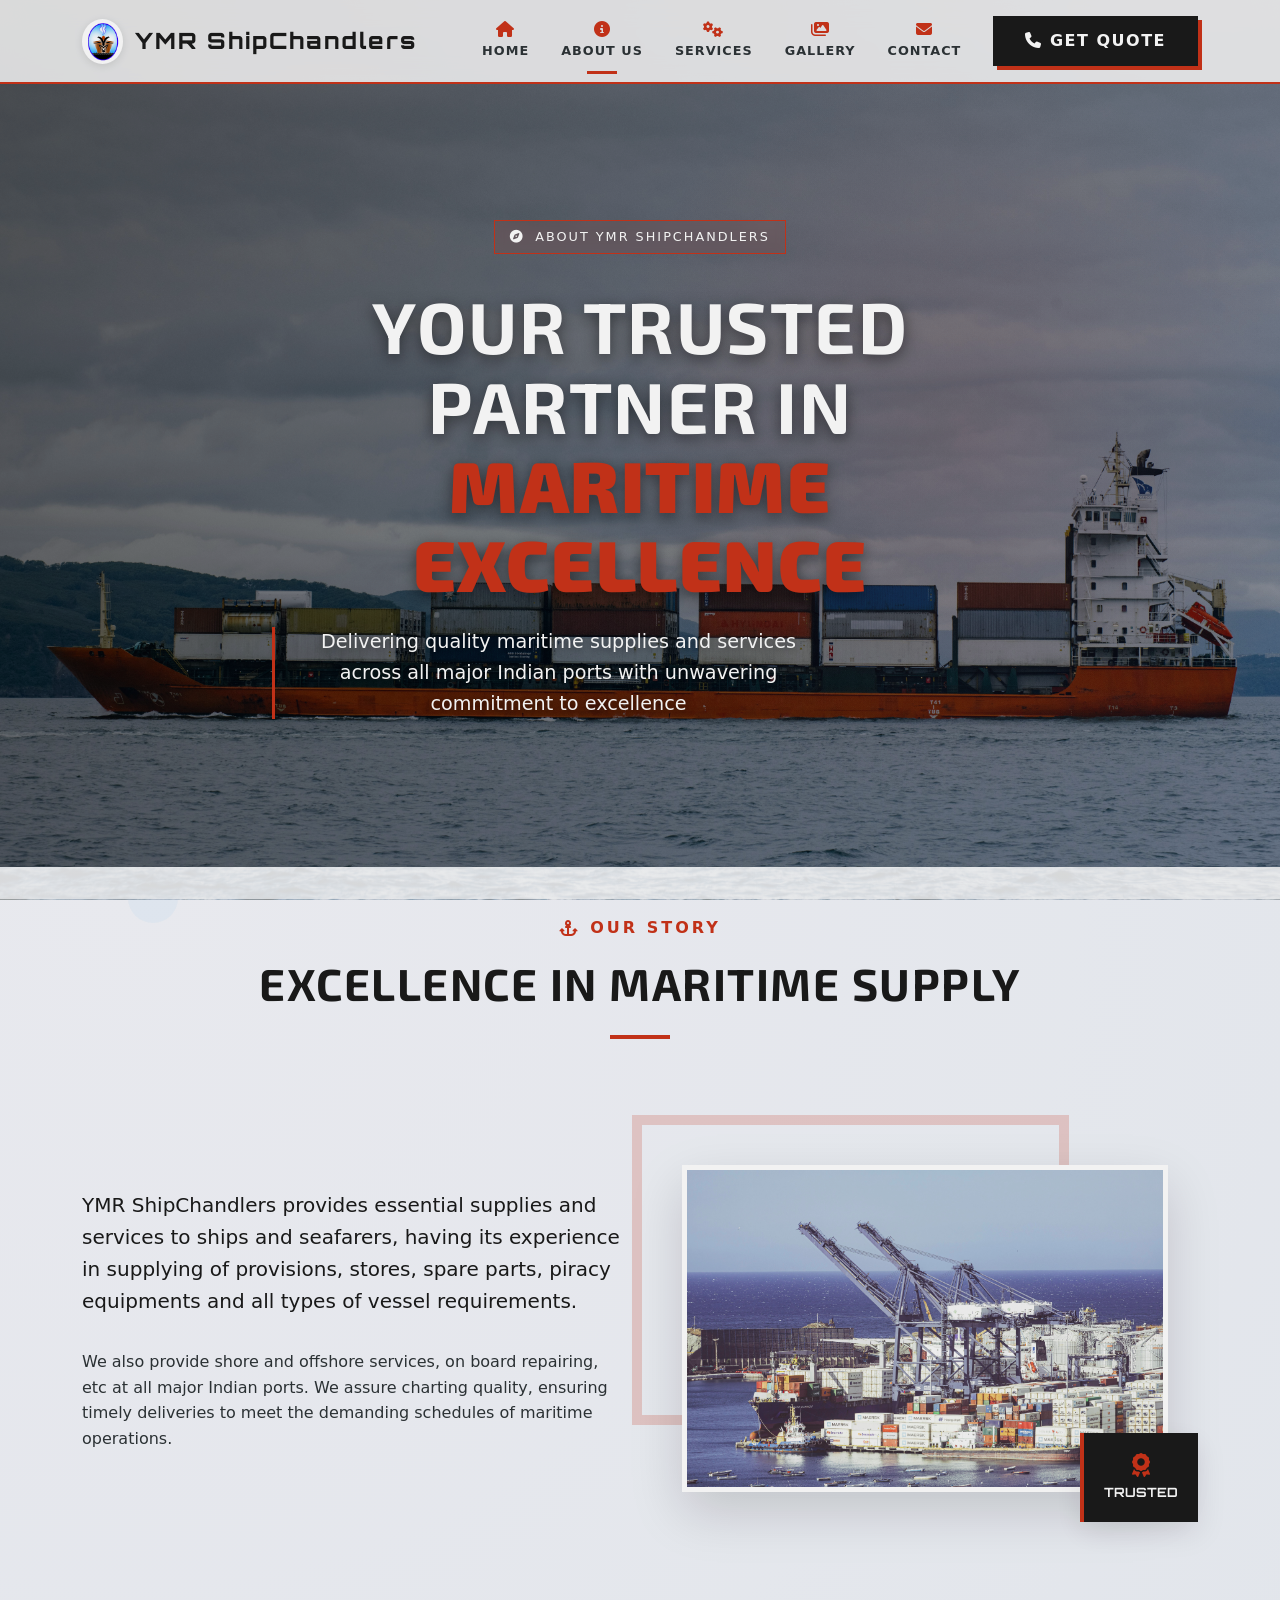
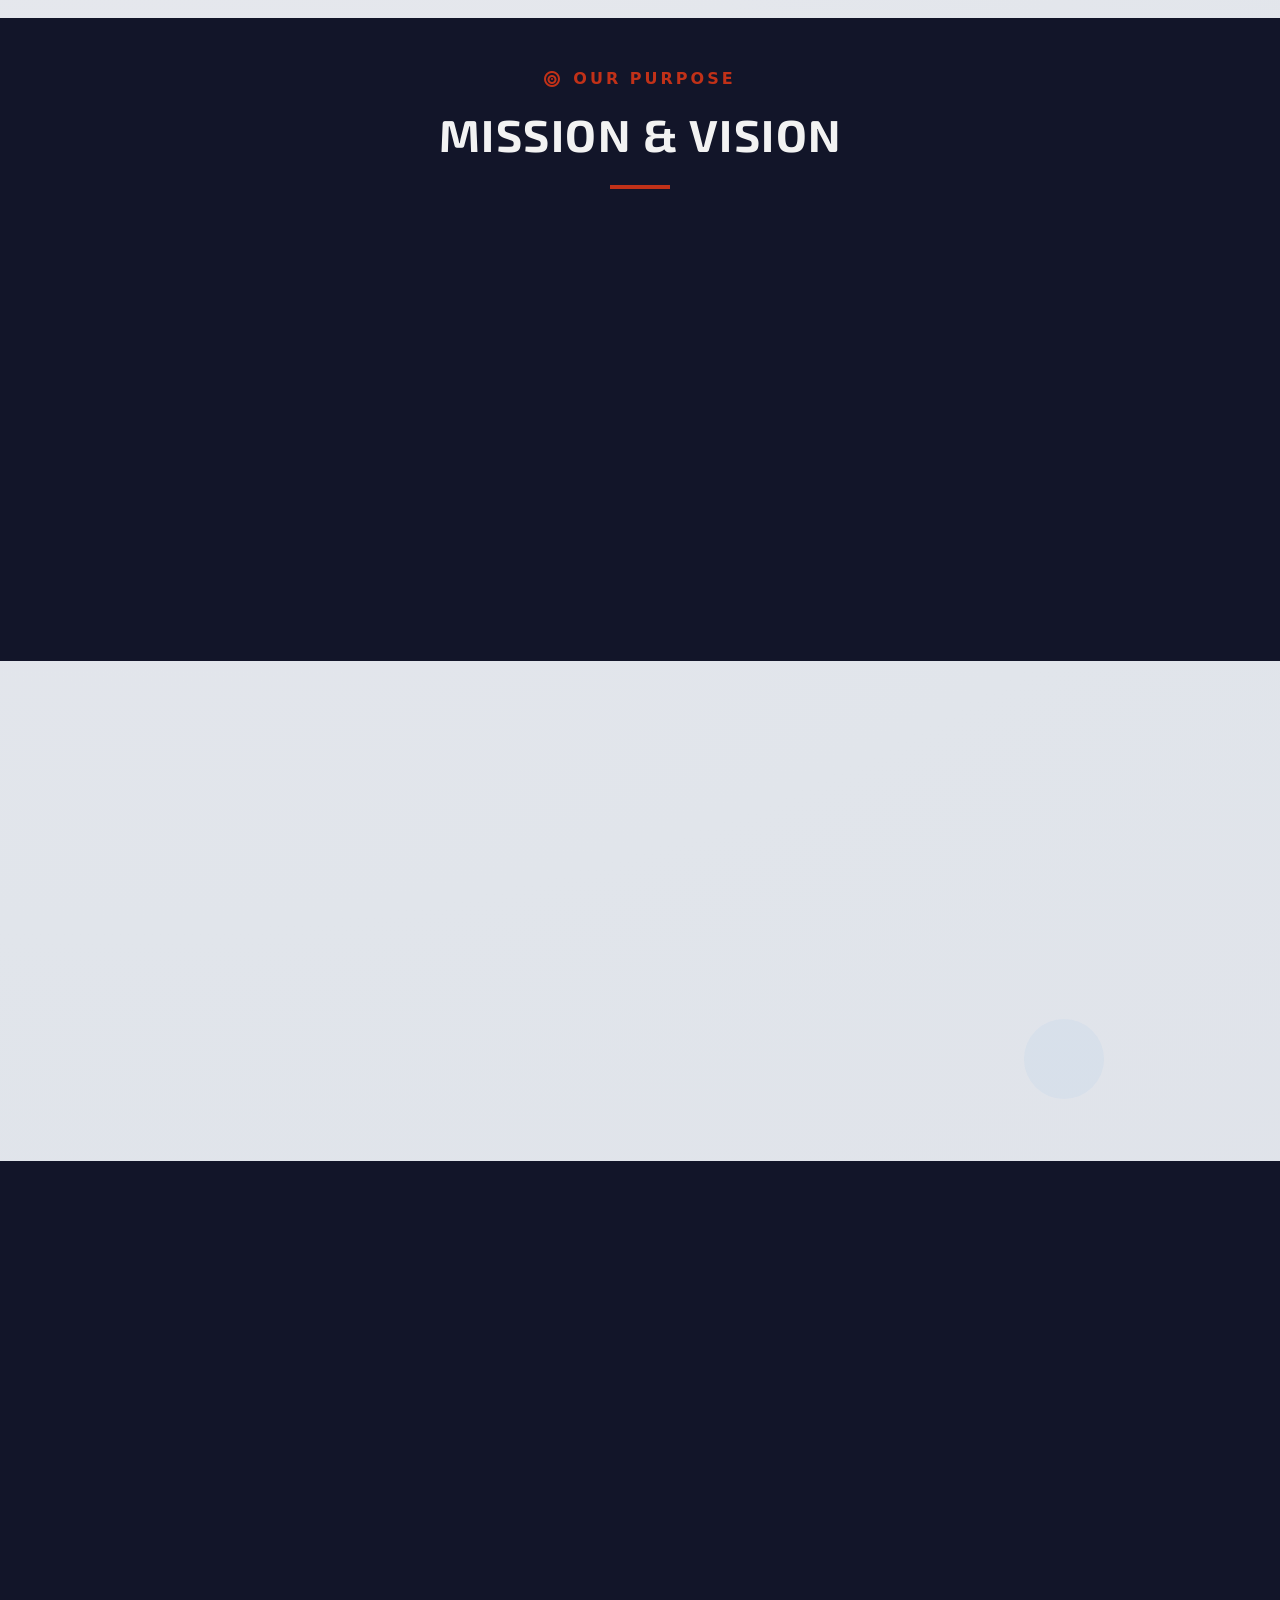
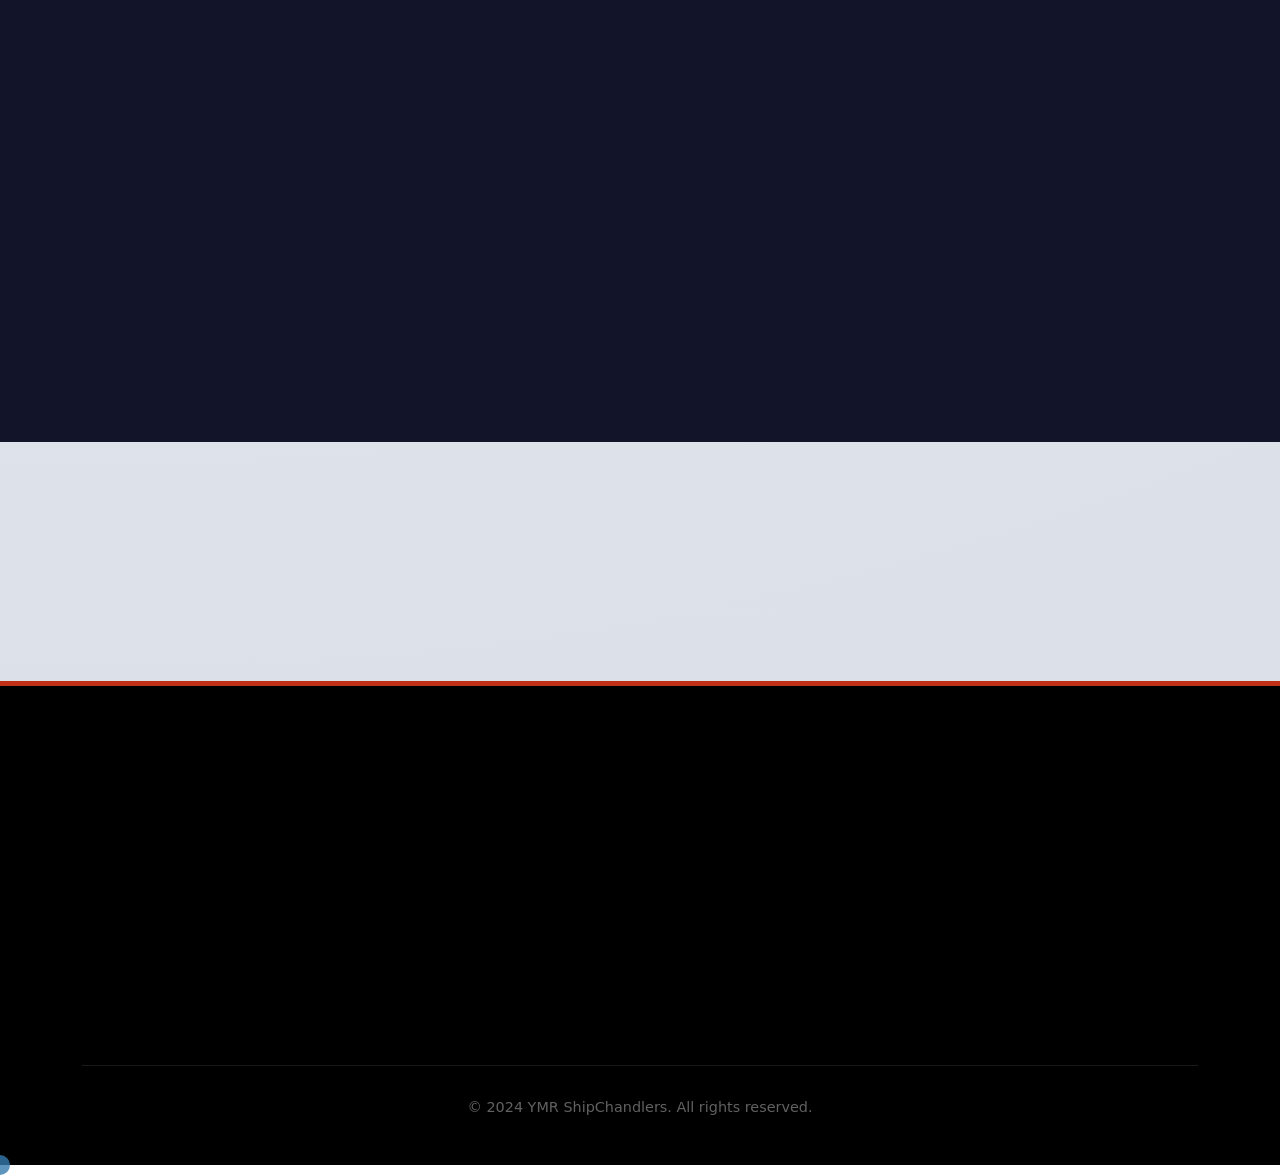
==== about.html @ 7cd53f99 "YMR YMR" ====
<!DOCTYPE html>
<html lang="en">

<head>
    <meta charset="UTF-8">
    <meta name="viewport" content="width=device-width, initial-scale=1.0">
    <title>About Us - YMR ShipChandlers</title>

    <!-- Bootstrap CSS -->
    <link href="https://cdn.jsdelivr.net/npm/bootstrap@5.3.2/dist/css/bootstrap.min.css" rel="stylesheet">
    <!-- Font Awesome -->
    <link rel="stylesheet" href="https://cdnjs.cloudflare.com/ajax/libs/font-awesome/6.4.0/css/all.min.css">
    <!-- AOS Animation Library -->
    <link href="https://unpkg.com/aos@2.3.1/dist/aos.css" rel="stylesheet">
    <!-- Custom Fonts -->
    <link rel="preconnect" href="https://fonts.googleapis.com">
    <link rel="preconnect" href="https://fonts.gstatic.com" crossorigin>
    <link
        href="https://fonts.googleapis.com/css2?family=Orbitron:wght@400;500;600;700;800;900&family=Rajdhani:wght@300;400;500;600;700&family=Exo+2:wght@300;400;500;600;700;800&display=swap"
        rel="stylesheet">

    <!-- Custom CSS -->
    <link rel="stylesheet" href="styles.css">
</head>

<body>
    <!-- Animated Background -->
    <div class="maritime-bg">
        <div class="waves-container">
            <div class="wave wave1"></div>
            <div class="wave wave2"></div>
            <div class="wave wave3"></div>
        </div>
        <div class="floating-particles">
            <div class="particle"></div>
            <div class="particle"></div>
            <div class="particle"></div>
            <div class="particle"></div>
            <div class="particle"></div>
        </div>
    </div>

    <!-- Navigation -->
    <nav class="navbar navbar-expand-lg fixed-top maritime-nav" data-aos="fade-down">
        <div class="container">
            <a href="index.html" class="navbar-brand maritime-logo">
                <img src="image/ymr-logo.png" alt="YMR ShipChandlers Logo" class="logo-image">
                <span class="logo-text">YMR ShipChandlers</span>
                <div class="logo-waves"></div>
            </a>

            <button class="navbar-toggler maritime-toggler" type="button" data-bs-toggle="collapse"
                data-bs-target="#navbarNav">
                <span class="toggler-line"></span>
                <span class="toggler-line"></span>
                <span class="toggler-line"></span>
            </button>

            <div class="collapse navbar-collapse" id="navbarNav">
                <ul class="navbar-nav ms-auto">
                    <li class="nav-item">
                        <a class="nav-link" href="index.html">
                            <i class="fas fa-home"></i>
                            <span>Home</span>
                        </a>
                    </li>
                    <li class="nav-item">
                        <a class="nav-link active" href="about.html">
                            <i class="fas fa-info-circle"></i>
                            <span>About Us</span>
                        </a>
                    </li>
                    <li class="nav-item">
                        <a class="nav-link" href="services.html">
                            <i class="fas fa-cogs"></i>
                            <span>Services</span>
                        </a>
                    </li>
                    <li class="nav-item">
                        <a class="nav-link" href="gallery.html">
                            <i class="fas fa-images"></i>
                            <span>Gallery</span>
                        </a>
                    </li>
                    <li class="nav-item">
                        <a class="nav-link" href="contact.html">
                            <i class="fas fa-envelope"></i>
                            <span>Contact</span>
                        </a>
                    </li>
                </ul>
                <a href="get-quote.html" class="btn btn-maritime ms-3">
                    <i class="fas fa-phone"></i>
                    Get Quote
                </a>
            </div>
        </div>
    </nav>

    <!-- Page Header -->
    <section class="hero-maritime" style="min-height: 60vh;">
        <div class="hero-overlay"></div>
        <div class="container">
            <div class="row align-items-center justify-content-center text-center">
                <div class="col-lg-8" data-aos="fade-up">
                    <div class="hero-badge" data-aos="zoom-in" data-aos-delay="200">
                        <i class="fas fa-compass"></i>
                        <span>About YMR ShipChandlers</span>
                    </div>
                    <h1 class="hero-title" data-aos="fade-up" data-aos-delay="400">
                        Your Trusted Partner in
                        <span class="text-gradient">Maritime Excellence</span>
                    </h1>
                    <p class="hero-subtitle" data-aos="fade-up" data-aos-delay="600">
                        Delivering quality maritime supplies and services across all major Indian ports with unwavering
                        commitment to excellence
                    </p>
                </div>
            </div>
        </div>
    </section>

    <!-- About Content -->
    <section class="about-preview-maritime py-5">
        <div class="container">
            <div class="row">
                <div class="col-12 text-center mb-5" data-aos="fade-up">
                    <div class="section-badge">
                        <i class="fas fa-anchor"></i>
                        <span>Our Story</span>
                    </div>
                    <h2 class="section-title">Excellence in Maritime Supply</h2>
                    <div class="section-divider"></div>
                </div>
            </div>
            <div class="row align-items-center mb-5">
                <div class="col-lg-6" data-aos="fade-right">
                    <div class="about-content">
                        <p class="lead">YMR ShipChandlers provides essential supplies and services to ships and
                            seafarers, having its experience in supplying of provisions, stores, spare parts, piracy
                            equipments and all types of vessel requirements.</p>
                        <p>We also provide shore and offshore services, on board repairing, etc at all major Indian
                            ports. We assure charting quality, ensuring timely deliveries to meet the demanding
                            schedules of maritime operations.</p>
                    </div>
                </div>
                <div class="col-lg-6" data-aos="fade-left">
                    <div class="about-image-container">
                        <img src="image/aboyt.jpg" alt="YMR ShipChandlers Operations" class="about-image"
                            loading="lazy">
                        <div class="image-frame"></div>
                        <div class="floating-badge">
                            <i class="fas fa-award"></i>
                            <span>Trusted</span>
                        </div>
                    </div>
                </div>
            </div>
        </div>
    </section>

    <!-- Mission & Vision -->
    <section class="services-preview-maritime py-5">
        <div class="container">
            <div class="row">
                <div class="col-12 text-center mb-5" data-aos="fade-up">
                    <div class="section-badge">
                        <i class="fas fa-bullseye"></i>
                        <span>Our Purpose</span>
                    </div>
                    <h2 class="section-title text-white">Mission & Vision</h2>
                    <div class="section-divider"></div>
                </div>
            </div>
            <div class="row g-4">
                <div class="col-lg-6" data-aos="fade-up" data-aos-delay="100">
                    <div class="service-card-maritime h-100">
                        <div class="service-icon">
                            <i class="fas fa-bullseye"></i>
                        </div>
                        <h4>Our Mission</h4>
                        <p>To deliver excellence in shipping services, providing comprehensive maritime solutions that
                            ensure vessel operations run smoothly and efficiently across all major Indian ports.</p>
                    </div>
                </div>
                <div class="col-lg-6" data-aos="fade-up" data-aos-delay="200">
                    <div class="service-card-maritime h-100">
                        <div class="service-icon">
                            <i class="fas fa-eye"></i>
                        </div>
                        <h4>Our Vision</h4>
                        <p>To be the most trusted and reliable ship chandler in India, known for quality products,
                            timely delivery, and exceptional customer service in the maritime industry.</p>
                    </div>
                </div>
            </div>
        </div>
    </section>

    <!-- Values Section -->
    <section class="about-preview-maritime py-5">
        <div class="container">
            <div class="row">
                <div class="col-12 text-center mb-5" data-aos="fade-up">
                    <div class="section-badge">
                        <i class="fas fa-heart"></i>
                        <span>Our Values</span>
                    </div>
                    <h2 class="section-title">What Drives Us</h2>
                    <div class="section-divider"></div>
                </div>
            </div>
            <div class="row g-4">
                <div class="col-lg-3 col-md-6" data-aos="zoom-in" data-aos-delay="100">
                    <div class="stat-card-maritime h-100">
                        <div class="stat-icon">
                            <i class="fas fa-check-circle"></i>
                        </div>
                        <h4>Quality Assurance</h4>
                        <p>We ensure all supplies meet the highest industry standards</p>
                    </div>
                </div>
                <div class="col-lg-3 col-md-6" data-aos="zoom-in" data-aos-delay="200">
                    <div class="stat-card-maritime h-100">
                        <div class="stat-icon">
                            <i class="fas fa-clock"></i>
                        </div>
                        <h4>Timely Delivery</h4>
                        <p>Fast and reliable service to keep your operations on schedule</p>
                    </div>
                </div>
                <div class="col-lg-3 col-md-6" data-aos="zoom-in" data-aos-delay="300">
                    <div class="stat-card-maritime h-100">
                        <div class="stat-icon">
                            <i class="fas fa-handshake"></i>
                        </div>
                        <h4>Trust & Reliability</h4>
                        <p>Building long-term partnerships based on trust and excellence</p>
                    </div>
                </div>
                <div class="col-lg-3 col-md-6" data-aos="zoom-in" data-aos-delay="400">
                    <div class="stat-card-maritime h-100">
                        <div class="stat-icon">
                            <i class="fas fa-star"></i>
                        </div>
                        <h4>Customer Focus</h4>
                        <p>Your satisfaction is our top priority in every interaction</p>
                    </div>
                </div>
            </div>
        </div>
    </section>

    <!-- Why Choose Us -->
    <section class="services-preview-maritime py-5">
        <div class="container">
            <div class="row">
                <div class="col-12 text-center mb-5" data-aos="fade-up">
                    <div class="section-badge">
                        <i class="fas fa-trophy"></i>
                        <span>Why Choose Us</span>
                    </div>
                    <h2 class="section-title text-white">Your Reliable Maritime Partner</h2>
                    <div class="section-divider"></div>
                </div>
            </div>
            <div class="row g-4">
                <div class="col-lg-6" data-aos="fade-up" data-aos-delay="100">
                    <div class="feature-item">
                        <div class="feature-number">01</div>
                        <div class="feature-content">
                            <h4>Comprehensive Coverage</h4>
                            <p>We serve all major Indian ports including Paradip, ensuring you have access to our
                                services wherever you dock.</p>
                        </div>
                    </div>
                </div>
                <div class="col-lg-6" data-aos="fade-up" data-aos-delay="200">
                    <div class="feature-item">
                        <div class="feature-number">02</div>
                        <div class="feature-content">
                            <h4>Wide Product Range</h4>
                            <p>From provisions to technical spares, we supply everything your vessel needs in one place.
                            </p>
                        </div>
                    </div>
                </div>
                <div class="col-lg-6" data-aos="fade-up" data-aos-delay="300">
                    <div class="feature-item">
                        <div class="feature-number">03</div>
                        <div class="feature-content">
                            <h4>24/7 Availability</h4>
                            <p>Round-the-clock service to meet your urgent requirements at any time.</p>
                        </div>
                    </div>
                </div>
                <div class="col-lg-6" data-aos="fade-up" data-aos-delay="400">
                    <div class="feature-item">
                        <div class="feature-number">04</div>
                        <div class="feature-content">
                            <h4>Security Solutions</h4>
                            <p>Advanced piracy protection equipment and maritime security systems for safe operations in
                                high-risk waters.</p>
                        </div>
                    </div>
                </div>
                <div class="col-lg-6" data-aos="fade-up" data-aos-delay="500">
                    <div class="feature-item">
                        <div class="feature-number">05</div>
                        <div class="feature-content">
                            <h4>Expert Team</h4>
                            <p>Experienced professionals who understand the maritime industry's unique demands and
                                security requirements.</p>
                        </div>
                    </div>
                </div>
            </div>
        </div>
    </section>

    <!-- CTA Section -->
    <section class="cta-maritime py-5">
        <div class="container">
            <div class="row">
                <div class="col-12 text-center" data-aos="fade-up">
                    <div class="cta-content">
                        <h2>Partner With YMR ShipChandlers</h2>
                        <p>Experience reliable maritime supply services</p>
                        <a href="contact.html" class="btn btn-maritime btn-lg">
                            <i class="fas fa-handshake"></i>
                            Contact Us Today
                        </a>
                    </div>
                </div>
            </div>
        </div>
    </section>

    <!-- Footer -->
    <footer class="footer-maritime">
        <div class="container">
            <div class="row g-4">
                <div class="col-lg-4" data-aos="fade-up" data-aos-delay="100">
                    <div class="footer-brand">
                        <h3>YMR ShipChandlers</h3>
                        <p>Your trusted partner in maritime supplies, delivering excellence across all major Indian
                            ports.</p>
                        <div class="social-links">
                            <a href="#"><i class="fab fa-facebook-f"></i></a>
                            <a href="#"><i class="fab fa-twitter"></i></a>
                            <a href="#"><i class="fab fa-linkedin-in"></i></a>
                            <a href="#"><i class="fab fa-instagram"></i></a>
                        </div>
                    </div>
                </div>
                <div class="col-lg-2 col-md-6" data-aos="fade-up" data-aos-delay="200">
                    <div class="footer-links">
                        <h5>Quick Links</h5>
                        <ul>
                            <li><a href="index.html">Home</a></li>
                            <li><a href="about.html">About Us</a></li>
                            <li><a href="services.html">Services</a></li>
                            <li><a href="gallery.html">Gallery</a></li>
                            <li><a href="contact.html">Contact</a></li>
                        </ul>
                    </div>
                </div>
                <div class="col-lg-3 col-md-6" data-aos="fade-up" data-aos-delay="300">
                    <div class="footer-links">
                        <h5>Services</h5>
                        <ul>
                            <li><a href="services.html">Provision Stores</a></li>
                            <li><a href="services.html">Safety Equipment</a></li>
                            <li><a href="services.html">Ship Spares</a></li>
                            <li><a href="services.html">Onboard Repairs</a></li>
                        </ul>
                    </div>
                </div>
                <div class="col-lg-3" data-aos="fade-up" data-aos-delay="400">
                    <div class="footer-contact">
                        <h5>Contact Info</h5>
                        <div class="contact-item">
                            <i class="fas fa-map-marker-alt"></i>
                            <span>Gautam Nagar 5th Lane,<br>Brahmapur, Odisha 761001</span>
                        </div>
                        <div class="contact-item">
                            <i class="fas fa-envelope"></i>
                            <span>ymrshipchandlers@gmail.com</span>
                        </div>
                        <div class="contact-item">
                            <i class="fas fa-phone"></i>
                            <span>7788956692 / 8338850999</span>
                        </div>
                    </div>
                </div>
            </div>
            <div class="footer-bottom">
                <div class="row">
                    <div class="col-12 text-center">
                        <p>&copy; 2024 YMR ShipChandlers. All rights reserved.</p>
                    </div>
                </div>
            </div>
        </div>
    </footer>

    <!-- Bootstrap JS -->
    <script src="https://cdn.jsdelivr.net/npm/bootstrap@5.3.2/dist/js/bootstrap.bundle.min.js"></script>
    <!-- AOS Animation JS -->
    <script src="https://unpkg.com/aos@2.3.1/dist/aos.js"></script>
    <!-- Custom JS -->
    <script src="script.js"></script>
</body>

</html>
---- styles.css ----
/* 
    YMR ShipChandlers - Advanced Maritime Design
    Theme: Modern East Asian Industrial (Zen-Industrial Maritime)
    Aesthetic: Premium, Minimalist, Dockyard-Focused
*/

/* --- Design Tokens & Variables --- */
:root {
    /* Colors - Inspired by Japanese Ink, Imperial Red, and Deep Ocean */
    --primary-main: #1a1a1a;
    /* Sumi Ink Black */
    --primary-light: #2c2c2c;
    --accent-red: #d32f2f;
    /* Imperial Vermilion */
    --accent-red-hover: #b71c1c;
    --navy-base: #002347;
    /* Dep Sea Blue */
    --navy-light: #003a7a;
    --bg-surface: #ffffff;
    --bg-soft: #f8f9fa;
    /* Pearl White */
    --bg-dark: #0f172a;
    /* Midnight Maritime */
    --text-main: #2d3436;
    --text-muted: #636e72;
    --text-light: #f8f9fa;
    --border-color: rgba(0, 0, 0, 0.08);
    --glass-bg: rgba(255, 255, 255, 0.85);
    --glass-border: rgba(255, 255, 255, 0.2);

    /* Typography */
    --font-heading: 'Exo 2', 'Rajdhani', sans-serif;
    --font-body: 'Inter', system-ui, -apple-system, sans-serif;

    /* Effects */
    --shadow-sm: 0 4px 12px rgba(0, 0, 0, 0.05);
    --shadow-md: 0 10px 30px rgba(0, 0, 0, 0.1);
    --shadow-lg: 0 20px 50px rgba(0, 0, 0, 0.15);
    --transition-smooth: all 0.4s cubic-bezier(0.165, 0.84, 0.44, 1);
    --transition-fast: all 0.2s ease;
}

/* --- Base Styles --- */
* {
    margin: 0;
    padding: 0;
    box-sizing: border-box;
}

body {
    font-family: var(--font-body);
    color: var(--text-main);
    background-color: var(--bg-surface);
    line-height: 1.6;
    overflow-x: hidden;
}

h1,
h2,
h3,
h4,
h5,
h6 {
    font-family: var(--font-heading);
    font-weight: 700;
    text-transform: uppercase;
    letter-spacing: 1.5px;
    color: var(--primary-main);
}

a {
    text-decoration: none;
    transition: var(--transition-fast);
}

ul {
    list-style: none;
}

/* --- Background & Animations --- */
.maritime-bg {
    position: fixed;
    top: 0;
    left: 0;
    width: 100%;
    height: 100%;
    z-index: -1;
    background: radial-gradient(circle at 10% 20%, rgba(243, 246, 250, 1) 0%, rgba(229, 236, 244, 1) 90%);
    overflow: hidden;
}

.waves-container {
    position: absolute;
    bottom: 0;
    width: 100%;
    height: 15vh;
    opacity: 0.15;
}

.wave {
    position: absolute;
    bottom: 0;
    left: 0;
    width: 200%;
    height: 100%;
    background: url('data:image/svg+xml,<svg xmlns="http://www.w3.org/2000/svg" viewBox="0 0 1440 320"><path fill="%23002347" d="M0,192L48,197.3C96,203,192,213,288,192C384,171,480,117,576,112C672,107,768,149,864,181.3C960,213,1056,235,1152,213.3C1248,192,1344,128,1392,96L1440,64L1440,320L1392,320C1344,320,1248,320,1152,320C1056,320,960,320,864,320C768,320,672,320,576,320C480,320,384,320,288,320C192,320,96,320,48,320L0,320Z"></path></svg>');
    background-size: 50% 100%;
    animation: wave-flow 20s linear infinite;
}

.wave1 {
    opacity: 0.3;
    animation-duration: 15s;
    z-index: 1000;
    bottom: 0;
}

.wave2 {
    opacity: 0.2;
    animation-duration: 10s;
    z-index: 999;
    bottom: 10px;
}

.wave3 {
    opacity: 0.1;
    animation-duration: 25s;
    z-index: 998;
    bottom: 15px;
}

@keyframes wave-flow {
    0% {
        transform: translateX(0);
    }

    100% {
        transform: translateX(-50%);
    }
}

.floating-particles {
    position: absolute;
    width: 100%;
    height: 100%;
}

.particle {
    position: absolute;
    background: var(--accent-red);
    border-radius: 50%;
    opacity: 0.1;
    animation: float-particle 15s infinite linear;
}

.particle:nth-child(1) {
    width: 50px;
    height: 50px;
    left: 10%;
    top: 20%;
    animation-delay: 0s;
}

.particle:nth-child(2) {
    width: 80px;
    height: 80px;
    left: 80%;
    top: 60%;
    animation-delay: -2s;
}

.particle:nth-child(3) {
    width: 30px;
    height: 30px;
    left: 40%;
    top: 40%;
    animation-delay: -4s;
}

.particle:nth-child(4) {
    width: 100px;
    height: 100px;
    left: 70%;
    top: 10%;
    animation-delay: -6s;
}

.particle:nth-child(5) {
    width: 40px;
    height: 40px;
    left: 20%;
    top: 80%;
    animation-delay: -8s;
}

@keyframes float-particle {
    0% {
        transform: translate(0, 0) rotate(0deg);
    }

    50% {
        transform: translate(20px, 30px) rotate(180deg);
    }

    100% {
        transform: translate(0, 0) rotate(360deg);
    }
}

/* --- Navigation --- */
.maritime-nav {
    background: var(--glass-bg);
    backdrop-filter: blur(12px);
    border-bottom: 2px solid var(--accent-red);
    padding: 0.8rem 0;
    transition: var(--transition-smooth);
    z-index: 2000;
}

.maritime-logo {
    display: flex;
    align-items: center;
    gap: 12px;
}

.logo-image {
    height: 45px;
    width: auto;
    object-fit: contain;
    transition: var(--transition-smooth);
    border-radius: 50%;
    background: white;
    padding: 2px;
    box-shadow: 0 2px 8px rgba(0, 0, 0, 0.1);
}

.logo-image:hover {
    transform: scale(1.08) rotate(5deg);
    box-shadow: 0 4px 12px rgba(211, 47, 47, 0.3);
}

.logo-icon {
    font-size: 2rem;
    color: var(--accent-red);
    transform: rotate(-15deg);
}

.logo-text {
    font-family: 'Orbitron', sans-serif;
    font-weight: 800;
    font-size: 1.4rem;
    color: var(--primary-main);
    letter-spacing: 2px;
}

.nav-link {
    color: var(--text-main) !important;
    font-weight: 700;
    text-transform: uppercase;
    font-size: 0.8rem;
    padding: 0.5rem 1rem !important;
    position: relative;
    letter-spacing: 1px;
    display: flex;
    flex-direction: column;
    align-items: center;
    gap: 4px;
}

.nav-link i {
    font-size: 1rem;
    color: var(--accent-red);
    transition: var(--transition-smooth);
}

.nav-link:hover i {
    transform: translateY(-3px);
}

.nav-link span {
    transition: var(--transition-smooth);
}

.nav-link::after {
    content: '';
    position: absolute;
    bottom: -5px;
    left: 50%;
    width: 0;
    height: 3px;
    background: var(--accent-red);
    transition: var(--transition-smooth);
    transform: translateX(-50%);
}

.nav-link:hover::after,
.nav-link.active::after {
    width: 30px;
}

.btn-maritime {
    background: var(--primary-main);
    color: white;
    border: none;
    padding: 0.8rem 2rem;
    font-weight: 700;
    text-transform: uppercase;
    letter-spacing: 1.5px;
    border-radius: 0;
    position: relative;
    overflow: hidden;
    transition: var(--transition-smooth);
    box-shadow: 4px 4px 0 var(--accent-red);
}

.btn-maritime:hover {
    background: var(--accent-red);
    color: white;
    transform: translate(2px, 2px);
    box-shadow: 0px 0px 0 var(--accent-red);
}

/* --- Toggler Styles --- */
.maritime-toggler {
    border: 2px solid var(--accent-red) !important;
    padding: 8px !important;
    background: transparent !important;
    display: flex;
    flex-direction: column;
    gap: 5px;
    cursor: pointer;
    border-radius: 4px;
    transition: var(--transition-smooth);
    width: 45px;
    height: 40px;
    justify-content: center;
    align-items: center;
}

.maritime-toggler:focus {
    box-shadow: 0 0 0 0.25rem rgba(211, 47, 47, 0.25) !important;
}

.toggler-line {
    display: block;
    width: 24px;
    height: 3px;
    background-color: var(--accent-red);
    transition: var(--transition-smooth);
    border-radius: 2px;
}

.maritime-toggler[aria-expanded="true"] .toggler-line:nth-child(1) {
    transform: translateY(8px) rotate(45deg);
}

.maritime-toggler[aria-expanded="true"] .toggler-line:nth-child(2) {
    opacity: 0;
}

.maritime-toggler[aria-expanded="true"] .toggler-line:nth-child(3) {
    transform: translateY(-8px) rotate(-45deg);
}

/* --- Hero Section --- */
.hero-maritime {
    min-height: 100vh;
    display: flex;
    flex-direction: column;
    justify-content: flex-start;
    position: relative;
    background: url('image/ChatGPT Image Jan 30, 2026, 09_48_31 AM.jpg') no-repeat center center/cover;
    background-attachment: fixed;
    color: white;
    overflow: hidden;
    padding-top: 220px;
    padding-bottom: 100px;
}

.hero-maritime::before {
    content: '';
    position: absolute;
    top: 0;
    left: 0;
    width: 100%;
    height: 100%;
    background: linear-gradient(135deg, rgba(0, 0, 0, 0.6) 0%, rgba(0, 35, 71, 0.3) 100%);
    z-index: 1;
}

.hero-overlay {
    position: absolute;
    right: 0;
    top: 0;
    width: 50%;
    height: 100%;
    background: radial-gradient(circle at center, var(--accent-red) 0%, transparent 70%);
    opacity: 0.1;
    z-index: 1;
}

.hero-maritime .container {
    position: relative;
    z-index: 2;
}

.hero-content {
    position: relative;
    z-index: 3;
    margin-top: 2rem;
}

.hero-badge {
    display: inline-flex;
    align-items: center;
    gap: 10px;
    background: rgba(211, 47, 47, 0.1);
    border: 1px solid var(--accent-red);
    padding: 6px 15px;
    margin-bottom: 2rem;
    font-size: 0.8rem;
    text-transform: uppercase;
    letter-spacing: 2px;
    backdrop-filter: blur(5px);
}

.text-gradient {
    color: var(--accent-red);
    display: block;
    font-weight: 900;
}

.hero-title {
    font-size: 4.5rem;
    line-height: 1.1;
    margin-bottom: 1.5rem;
    color: white;
    position: relative;
    z-index: 4;
    text-shadow: 0 4px 15px rgba(0, 0, 0, 0.5);
}

.hero-subtitle {
    font-size: 1.2rem;
    max-width: 550px;
    opacity: 1;
    margin-bottom: 3rem;
    border-left: 3px solid var(--accent-red);
    padding-left: 20px;
    text-shadow: 0 2px 8px rgba(0, 0, 0, 0.5);
    font-weight: 500;
}

.hero-stats {
    display: flex;
    gap: 40px;
    margin-bottom: 3rem;
    position: relative;
    z-index: 5;
}

.stat-item {
    display: flex;
    flex-direction: column;
}

.stat-item h3 {
    font-family: 'Orbitron', sans-serif;
    font-size: 2.5rem;
    color: white !important;
    margin-bottom: 0;
    text-shadow: 0 4px 10px rgba(0, 0, 0, 0.8);
}

.stat-item p {
    font-size: 0.9rem;
    text-transform: uppercase;
    letter-spacing: 2px;
    color: rgba(255, 255, 255, 0.95);
    margin-bottom: 0;
    font-weight: 600;
}

.hero-buttons {
    display: flex;
    gap: 20px;
    position: relative;
    z-index: 5;
}

.hero-image-container {
    position: relative;
    padding: 20px;
}

.hero-image {
    width: 100%;
    height: 450px;
    object-fit: cover;
    border: 3px solid var(--accent-red);
    box-shadow: 20px 20px 0 var(--primary-main);
    transition: var(--transition-smooth);
}

.hero-image:hover {
    transform: translate(-10px, -10px);
    box-shadow: 30px 30px 0 var(--accent-red);
}

.hero-visual {
    position: relative;
    z-index: 3;
}

.hero-visual::after {
    content: '';
    position: absolute;
    bottom: -40px;
    right: -40px;
    width: 200px;
    height: 200px;
    border: 10px solid var(--accent-red);
    z-index: -1;
    opacity: 0.3;
}

/* --- Sections --- */
section {
    padding: 100px 0;
}

.section-badge {
    display: inline-flex;
    align-items: center;
    gap: 10px;
    color: var(--accent-red);
    font-weight: 800;
    text-transform: uppercase;
    letter-spacing: 3px;
    margin-bottom: 1rem;
}

.section-title {
    font-size: 2.8rem;
    margin-bottom: 1.5rem;
}

.section-divider {
    width: 60px;
    height: 4px;
    background: var(--accent-red);
    margin: 0 auto 3rem;
}

.about-preview-maritime {
    background: linear-gradient(rgba(248, 249, 250, 0.9), rgba(248, 249, 250, 0.9)), url('image/ChatGPT Image Jan 30, 2026, 09_56_30 AM.jpg') no-repeat center center/cover;
    background-attachment: fixed;
    position: relative;
    overflow: hidden;
}

.about-content p.lead {
    font-size: 1.25rem;
    font-weight: 500;
    color: var(--primary-main);
    margin-bottom: 2rem;
    line-height: 1.6;
}

.about-image-container {
    position: relative;
    padding: 30px;
    z-index: 1;
}

.about-image {
    width: 100%;
    height: auto;
    border: 5px solid white;
    box-shadow: var(--shadow-lg);
    position: relative;
    z-index: 2;
}

.image-frame {
    position: absolute;
    top: 0;
    left: 0;
    width: 80%;
    height: 80%;
    border: 10px solid var(--accent-red);
    z-index: 0;
    opacity: 0.2;
    transform: translate(-20px, -20px);
}

.floating-badge {
    position: absolute;
    bottom: 0;
    right: 0;
    background: var(--primary-main);
    color: white;
    padding: 20px;
    display: flex;
    flex-direction: column;
    align-items: center;
    gap: 5px;
    z-index: 3;
    box-shadow: var(--shadow-md);
    border-left: 4px solid var(--accent-red);
}

.floating-badge i {
    font-size: 1.5rem;
    color: var(--accent-red);
}

.floating-badge span {
    font-family: 'Orbitron', sans-serif;
    font-weight: 700;
    font-size: 0.8rem;
    text-transform: uppercase;
}

.about-features {
    display: grid;
    grid-template-columns: repeat(3, 1fr);
    gap: 20px;
    margin: 3rem 0;
}

.feature-item {
    text-align: center;
    padding: 20px;
    background: white;
    box-shadow: var(--shadow-sm);
    border-bottom: 3px solid transparent;
}

.feature-item:hover {
    border-color: var(--accent-red);
}

.feature-item i {
    font-size: 1.5rem;
    color: var(--accent-red);
    margin-bottom: 10px;
    display: block;
}

.feature-item span {
    font-size: 0.8rem;
    font-weight: 700;
    text-transform: uppercase;
}

/* --- Services Grid --- */
.services-preview-maritime {
    background: var(--bg-dark);
}

.service-card-maritime {
    background: rgba(255, 255, 255, 0.03);
    border: 1px solid rgba(255, 255, 255, 0.1);
    padding: 40px;
    height: 100%;
    transition: var(--transition-smooth);
    position: relative;
    overflow: hidden;
}

.service-card-maritime::before {
    content: '';
    position: absolute;
    top: 0;
    right: 0;
    width: 40px;
    height: 40px;
    background: var(--accent-red);
    clip-path: polygon(100% 0, 0 0, 100% 100%);
    opacity: 0;
    transition: var(--transition-smooth);
}

.service-card-maritime:hover {
    background: rgba(255, 255, 255, 0.08);
    transform: translateY(-10px);
}

.service-card-maritime:hover::before {
    opacity: 1;
}

.service-icon {
    font-size: 2.5rem;
    color: var(--accent-red);
    margin-bottom: 25px;
}

.service-card-maritime h4 {
    color: white;
    margin-bottom: 15px;
}

.service-card-maritime p {
    color: rgba(255, 255, 255, 0.6);
    font-size: 0.95rem;
}

/* --- Service Detailed View --- */
.service-content {
    padding: 30px;
}

.service-number {
    font-family: 'Orbitron', sans-serif;
    font-size: 4rem;
    color: rgba(211, 47, 47, 0.1);
    font-weight: 900;
    line-height: 1;
    margin-bottom: -20px;
    z-index: -1;
    position: relative;
}

.service-features {
    margin-top: 2rem;
    padding-left: 0;
}

.service-features li {
    margin-bottom: 12px;
    display: flex;
    align-items: center;
    gap: 12px;
    font-weight: 500;
    font-size: 0.95rem;
}

.service-features li i {
    color: var(--accent-red);
    font-size: 0.8rem;
}

.service-image-container {
    position: relative;
    padding: 20px;
    background: white;
    border: 1px solid var(--border-color);
}

.service-image {
    width: 100%;
    height: 400px;
    object-fit: cover;
    filter: grayscale(0.2) contrast(1.1);
    transition: var(--transition-smooth);
}

.service-image-container:hover .service-image {
    filter: grayscale(0);
}

.service-icon-large {
    position: absolute;
    bottom: -20px;
    right: -20px;
    width: 80px;
    height: 80px;
    background: var(--accent-red);
    color: white;
    display: flex;
    align-items: center;
    justify-content: center;
    font-size: 2rem;
    box-shadow: var(--shadow-md);
}

/* --- Compact Service Cards --- */
.service-card-compact {
    background: white;
    border: 1px solid var(--border-color);
    transition: var(--transition-smooth);
    overflow: hidden;
    height: 100%;
}

.service-card-compact:hover {
    transform: translateY(-8px);
    box-shadow: var(--shadow-md);
    border-color: var(--accent-red);
}

.service-image-small {
    height: 220px;
    overflow: hidden;
}

.service-image-small img {
    width: 100%;
    height: 100%;
    object-fit: cover;
    transition: var(--transition-smooth);
}

.service-card-compact:hover .service-image-small img {
    transform: scale(1.1);
}

.service-content-compact {
    padding: 25px;
}

.service-content-compact h4 {
    font-size: 1.1rem;
    margin-bottom: 10px;
}

.service-content-compact p {
    font-size: 0.9rem;
    color: var(--text-muted);
    margin-bottom: 0;
}

/* --- Stats --- */
.stats-maritime {
    background: var(--primary-main);
    padding: 60px 0;
}

.stat-card-maritime {
    text-align: center;
    color: white;
}

.stat-number {
    font-family: 'Orbitron', sans-serif;
    font-size: 3rem;
    color: var(--accent-red);
    margin: 15px 0;
}

.stat-icon {
    font-size: 2rem;
    opacity: 0.5;
}

/* --- Footer --- */
.footer-maritime {
    background: #000;
    color: white;
    padding: 80px 0 30px;
    border-top: 5px solid var(--accent-red);
}

.footer-brand h3 {
    color: white;
    font-family: 'Orbitron', sans-serif;
    margin-bottom: 20px;
}

.social-links {
    display: flex;
    gap: 15px;
    margin-top: 25px;
}

.social-links a {
    width: 40px;
    height: 40px;
    display: flex;
    align-items: center;
    justify-content: center;
    background: rgba(255, 255, 255, 0.1);
    color: white;
    border-radius: 50%;
}

.social-links a:hover {
    background: var(--accent-red);
}

.footer-links h5,
.footer-contact h5 {
    font-size: 1.1rem;
    margin-bottom: 25px;
    color: var(--accent-red);
}

.footer-links ul li {
    margin-bottom: 12px;
}

.footer-links ul li a {
    color: rgba(255, 255, 255, 0.6);
}

.footer-links ul li a:hover {
    color: var(--accent-red);
    padding-left: 10px;
}

.contact-item {
    display: flex;
    gap: 15px;
    margin-bottom: 20px;
    color: rgba(255, 255, 255, 0.6);
}

.contact-item i {
    color: var(--accent-red);
    margin-top: 5px;
}

.footer-bottom {
    margin-top: 60px;
    padding-top: 30px;
    border-top: 1px solid rgba(255, 255, 255, 0.1);
    font-size: 0.9rem;
    color: rgba(255, 255, 255, 0.4);
}

/* --- Gallery Styles --- */
.gallery-filter {
    display: flex;
    flex-wrap: wrap;
    justify-content: center;
    gap: 15px;
    margin-bottom: 3rem;
}

.filter-btn {
    background: white;
    border: 1px solid var(--border-color);
    padding: 10px 25px;
    font-weight: 700;
    text-transform: uppercase;
    font-size: 0.8rem;
    letter-spacing: 1.5px;
    transition: var(--transition-smooth);
    display: flex;
    align-items: center;
    gap: 10px;
}

.filter-btn:hover,
.filter-btn.active {
    background: var(--primary-main);
    color: white;
    border-color: var(--primary-main);
    box-shadow: 4px 4px 0 var(--accent-red);
}

.gallery-search {
    max-width: 600px;
    margin: 0 auto 3rem;
}

.gallery-search .input-group {
    background: white;
    padding: 5px;
    border: 1px solid var(--border-color);
}

.gallery-search .input-group-text {
    background: transparent;
    border: none;
    color: var(--accent-red);
}

.gallery-search .form-control {
    border: none;
    padding: 12px;
    font-weight: 500;
}

.gallery-search .form-control:focus {
    box-shadow: none;
}

.gallery-card {
    position: relative;
    overflow: hidden;
    background: white;
    padding: 10px;
    border: 1px solid var(--border-color);
    transition: var(--transition-smooth);
}

.gallery-image {
    position: relative;
    height: 300px;
    overflow: hidden;
}

.gallery-image img {
    width: 100%;
    height: 100%;
    object-fit: cover;
    filter: grayscale(0.4);
    transition: var(--transition-smooth);
}

.gallery-card:hover .gallery-image img {
    filter: grayscale(0);
    transform: scale(1.05);
}

.gallery-overlay {
    position: absolute;
    top: 0;
    left: 0;
    width: 100%;
    height: 100%;
    background: rgba(0, 0, 0, 0.8);
    display: flex;
    align-items: center;
    justify-content: center;
    opacity: 0;
    transition: var(--transition-smooth);
    padding: 30px;
    text-align: center;
}

.gallery-card:hover .gallery-overlay {
    opacity: 1;
}

.gallery-overlay h5 {
    color: white;
    margin-bottom: 10px;
    transform: translateY(20px);
    transition: var(--transition-smooth);
}

.gallery-overlay p {
    color: rgba(255, 255, 255, 0.7);
    font-size: 0.85rem;
    margin-bottom: 20px;
    transform: translateY(20px);
    transition: var(--transition-smooth);
    transition-delay: 0.1s;
}

.gallery-card:hover h5,
.gallery-card:hover p {
    transform: translateY(0);
}

.gallery-view-btn {
    transform: translateY(20px);
    transition: var(--transition-smooth);
    transition-delay: 0.2s;
}

.gallery-card:hover .gallery-view-btn {
    transform: translateY(0);
}

/* --- Contact Page Styles --- */
.contact-card {
    display: flex;
    gap: 20px;
    padding: 25px;
    background: white;
    border: 1px solid var(--border-color);
    margin-bottom: 20px;
    transition: var(--transition-smooth);
}

.contact-card:hover {
    border-color: var(--accent-red);
    box-shadow: 10px 10px 0 rgba(211, 47, 47, 0.05);
}

.contact-icon {
    width: 60px;
    height: 60px;
    background: var(--bg-soft);
    color: var(--accent-red);
    display: flex;
    align-items: center;
    justify-content: center;
    font-size: 1.5rem;
    transition: var(--transition-smooth);
}


.contact-card:hover .contact-icon {
    background: var(--accent-red);
    color: white;
}

/* --- Form Styles --- */
.contact-form-container {
    background: white;
    padding: 40px;
    border: 1px solid var(--border-color);
    box-shadow: var(--shadow-md);
    position: relative;
    overflow: hidden;
}

.contact-form-container::before {
    content: '';
    position: absolute;
    top: 0;
    left: 0;
    width: 100%;
    height: 5px;
    background: var(--accent-red);
}

.form-floating>.form-control,
.form-floating>.form-select {
    border: 1px solid #e0e0e0;
    border-radius: 0;
    height: 65px;
    padding: 2rem 0.75rem 0.5rem;
    font-size: 1rem;
    color: var(--primary-main);
    line-height: 1.5;
}

.form-floating>.form-control:focus,
.form-floating>.form-select:focus {
    border-color: var(--accent-red);
    box-shadow: none;
}

.form-floating>label {
    padding: 1rem 0.75rem;
    color: var(--text-muted);
}

.form-floating>.form-control:focus~label,
.form-floating>.form-control:not(:placeholder-shown)~label,
.form-floating>.form-select~label {
    color: var(--accent-red);
    font-weight: 500;
}

/* Custom Validation Styling */
input:invalid,
select:invalid,
textarea:invalid {
    box-shadow: none;
}

input:invalid:focus,
select:invalid:focus,
textarea:invalid:focus {
    border-color: var(--accent-red);
    box-shadow: 0 0 0 0.25rem rgba(211, 47, 47, 0.1);
}

/* Bootstrap Override & Custom Validation Styles */
.form-control.is-invalid,
.form-select.is-invalid {
    border-color: var(--accent-red) !important;
    padding-right: 4.125rem;
    background-image: none;
}

.form-control.is-invalid:focus,
.form-select.is-invalid:focus {
    box-shadow: 0 0 0 0.25rem rgba(211, 47, 47, 0.25) !important;
}

.invalid-feedback {
    display: block;
    /* Ensure it displays when inserted by JS */
    color: var(--accent-red);
    font-size: 0.85rem;
    margin-top: 0.25rem;
    font-weight: 500;
    display: flex;
    align-items: center;
    width: 100%;
    animation: fadeInError 0.3s ease-in-out;
}

.invalid-feedback::before {
    content: '\f06a';
    /* FontAwesome Exclamation Circle */
    font-family: 'Font Awesome 6 Free';
    font-weight: 900;
    margin-right: 6px;
}

@keyframes fadeInError {
    from {
        opacity: 0;
        transform: translateY(-5px);
    }

    to {
        opacity: 1;
        transform: translateY(0);
    }
}

.contact-content h5 {
    font-size: 1rem;
    margin-bottom: 5px;
    letter-spacing: 1px;
}

.contact-content p,
.contact-content a {
    color: var(--text-muted);
    font-size: 0.9rem;
    margin-bottom: 0;
}

.contact-form-container {
    background: white;
    padding: 40px;
    border: 1px solid var(--border-color);
    box-shadow: 20px 20px 0 var(--primary-main);
}

.contact-form .form-control,
.contact-form .form-select {
    border-radius: 0;
    border: 1px solid var(--border-color);
    padding: 1rem;
    background: var(--bg-soft);
}

.contact-form .form-control:focus,
.contact-form .form-select:focus {
    box-shadow: none;
    border-color: var(--accent-red);
    background: white;
}

.map-container {
    padding: 10px;
    background: white;
    border: 1px solid rgba(255, 255, 255, 0.1);
}

.emergency-contact {
    color: white;
}

.emergency-icon {
    font-size: 3rem;
    color: var(--accent-red);
    margin-bottom: 20px;
    animation: pulse-red 2s infinite;
}

@keyframes pulse-red {
    0% {
        transform: scale(1);
        opacity: 1;
    }

    50% {
        transform: scale(1.1);
        opacity: 0.7;
    }

    100% {
        transform: scale(1);
        opacity: 1;
    }
}

/* --- Responsive Layout --- */
@media (max-width: 1200px) {
    .hero-title {
        font-size: 3.5rem;
    }
}

@media (max-width: 992px) {
    .hero-title {
        font-size: 2.8rem;
    }

    .hero-image {
        height: 350px;
        margin-top: 30px;
    }

    .hero-maritime {
        height: auto;
        padding-top: 150px;
        padding-bottom: 60px;
    }

    .about-features {
        grid-template-columns: 1fr;
        gap: 15px;
    }

    .hero-subtitle {
        font-size: 1rem;
    }

    .maritime-nav {
        padding: 0.5rem 0;
    }

    .navbar-collapse {
        background: var(--glass-bg);
        margin-top: 1rem;
        padding: 1rem;
        border-radius: 8px;
        box-shadow: var(--shadow-md);
    }

    .nav-link {
        flex-direction: row;
        gap: 10px;
        padding: 0.8rem 1rem !important;
        border-bottom: 1px solid var(--border-color);
    }

    .nav-link:last-child {
        border-bottom: none;
    }

    .nav-link::after {
        display: none;
    }

    .btn-maritime.ms-3 {
        margin-left: 0 !important;
        margin-top: 1rem;
        width: 100%;
        text-align: center;
    }
}

@media (max-width: 768px) {
    .hero-title {
        font-size: 2.2rem;
    }

    .section-title {
        font-size: 2rem;
    }

    .hero-maritime {
        padding-top: 120px;
    }

    .hero-buttons {
        display: flex;
        flex-direction: column;
        gap: 15px;
    }

    .hero-buttons .btn {
        width: 100%;
    }

    .hero-stats {
        flex-wrap: wrap;
        gap: 20px;
    }

    .stat-item {
        flex: 1 1 40%;
    }

    .footer-maritime {
        text-align: center;
    }

    .footer-contact .contact-item {
        justify-content: center;
    }

    .social-links {
        justify-content: center;
    }
}

@media (max-width: 576px) {
    .hero-title {
        font-size: 1.8rem;
    }

    .hero-badge {
        font-size: 0.7rem;
        padding: 4px 10px;
    }

    .logo-text {
        font-size: 1.1rem;
    }

    .logo-icon {
        font-size: 1.5rem;
    }
}

/* --- Custom Scrollbar --- */
::-webkit-scrollbar {
    width: 8px;
}

::-webkit-scrollbar-track {
    background: var(--bg-surface);
}

::-webkit-scrollbar-thumb {
    background: var(--primary-main);
}

::-webkit-scrollbar-thumb:hover {
    background: var(--accent-red);
}

/* --- Scroll Indicator --- */
.scroll-indicator {
    position: absolute;
    bottom: 30px;
    left: 50%;
    transform: translateX(-50%);
    z-index: 2;
    display: flex;
    flex-direction: column;
    align-items: center;
    gap: 10px;
    opacity: 0.6;
}

.scroll-mouse {
    width: 25px;
    height: 40px;
    border: 2px solid white;
    border-radius: 20px;
    position: relative;
}

.scroll-wheel {
    width: 4px;
    height: 8px;
    background: white;
    position: absolute;
    top: 8px;
    left: 50%;
    transform: translateX(-50%);
    animation: scroll-anim 2s infinite;
}

@keyframes scroll-anim {
    0% {
        transform: translate(-50%, 0);
        opacity: 1;
    }

    100% {
        transform: translate(-50%, 15px);
        opacity: 0;
    }
}

/* --- Responsive Styles --- */
@media (max-width: 991px) {
    .logo-image {
        height: 40px;
    }

    .logo-text {
        font-size: 1.2rem;
    }
}

@media (max-width: 768px) {
    .logo-image {
        height: 35px;
    }

    .logo-text {
        font-size: 1rem;
    }
}

@media (max-width: 576px) {
    .logo-image {
        height: 32px;
    }

    .logo-text {
        font-size: 0.9rem;
        letter-spacing: 1px;
    }

    .maritime-logo {
        gap: 8px;
    }
}
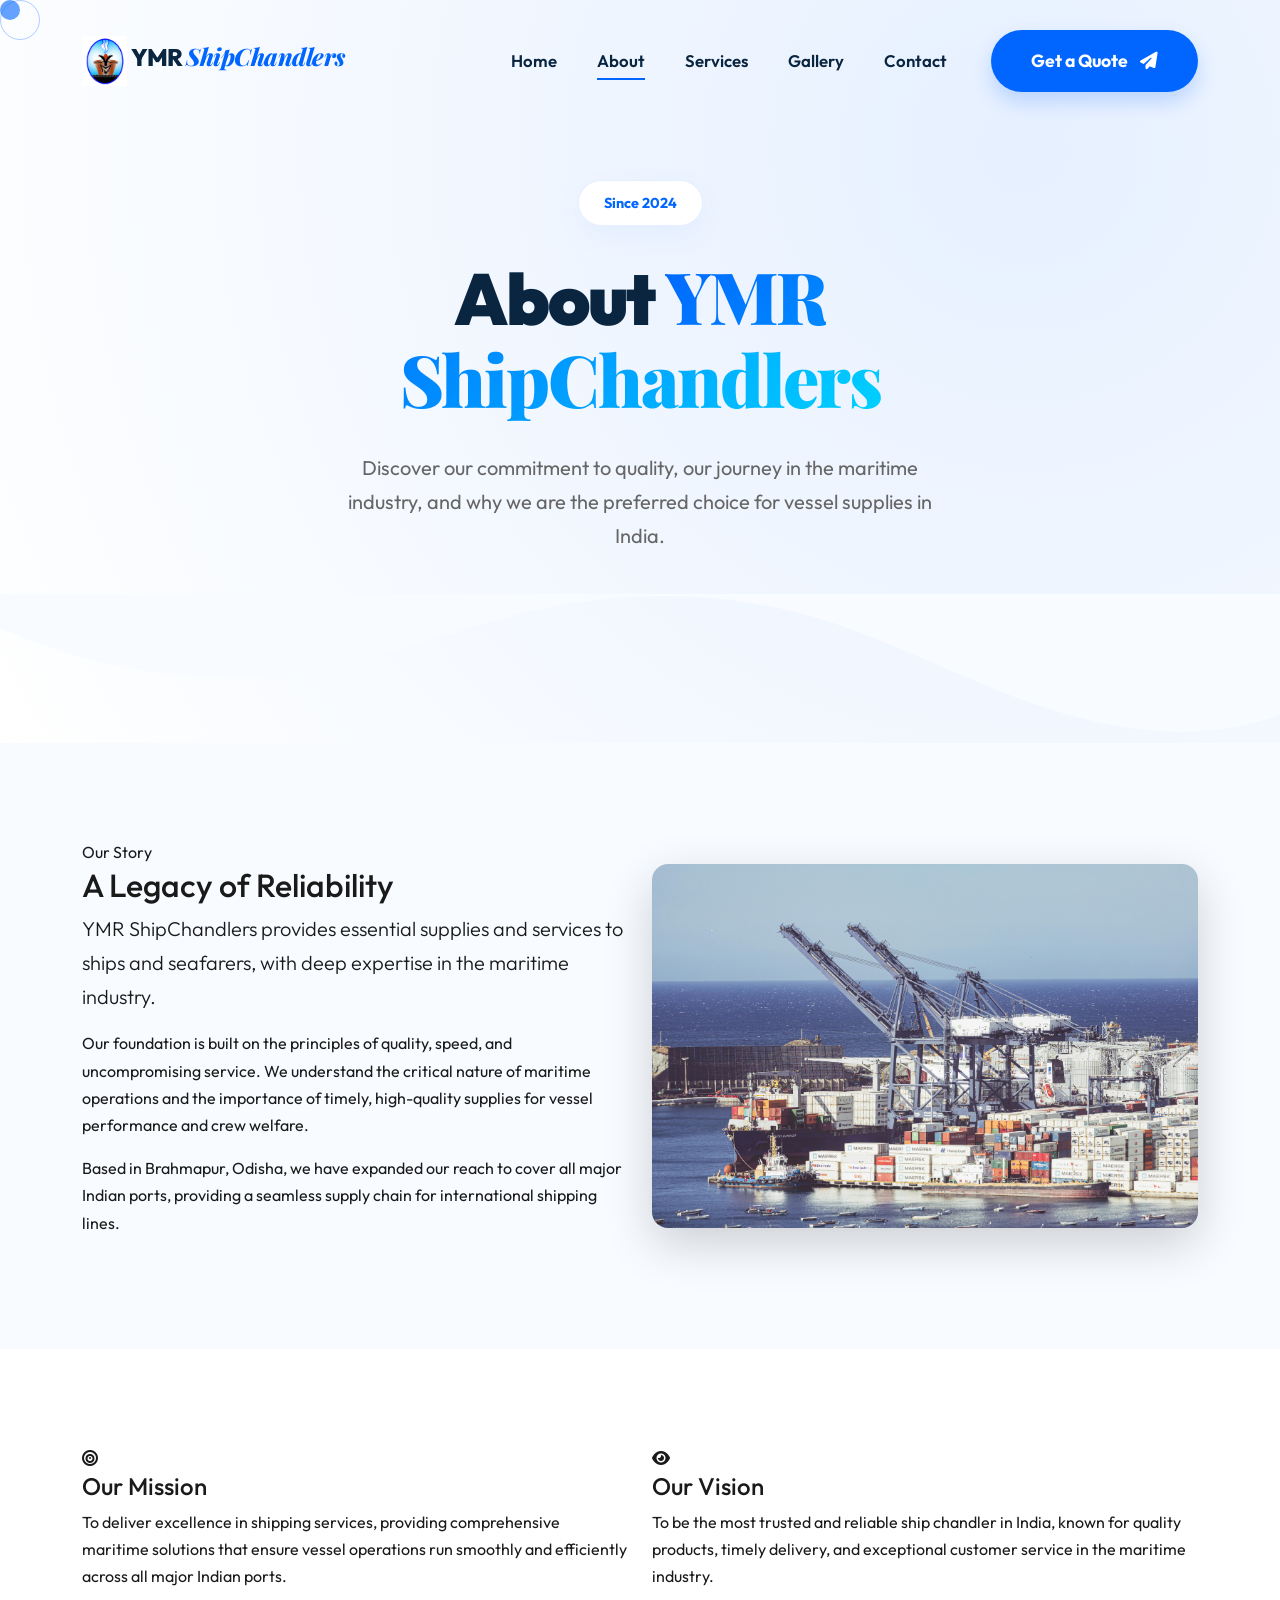
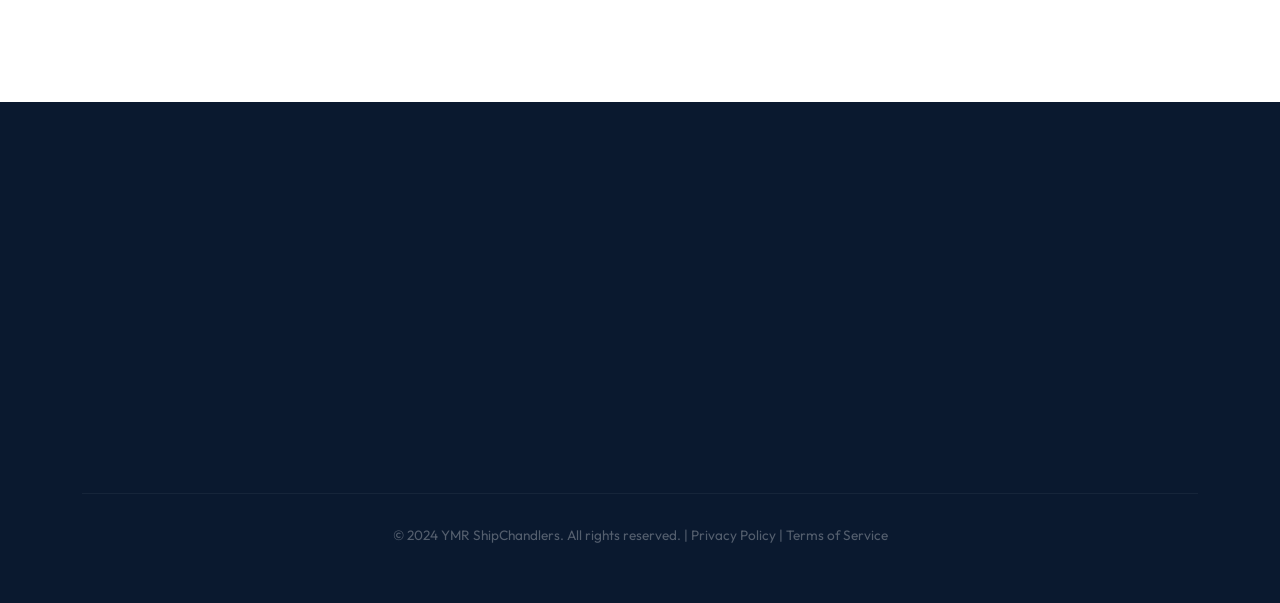
==== commit 12295dbb: "Complete visual modernization: unique Maritime Excellence design, custom cursor, masonry gallery, an" ====
--- a/about.html
+++ b/about.html
@@ -1,415 +1,177 @@
-<!DOCTYPE html>
-<html lang="en">
-
-<head>
-    <meta charset="UTF-8">
-    <meta name="viewport" content="width=device-width, initial-scale=1.0">
-    <title>About Us - YMR ShipChandlers</title>
-
-    <!-- Bootstrap CSS -->
-    <link href="https://cdn.jsdelivr.net/npm/bootstrap@5.3.2/dist/css/bootstrap.min.css" rel="stylesheet">
-    <!-- Font Awesome -->
-    <link rel="stylesheet" href="https://cdnjs.cloudflare.com/ajax/libs/font-awesome/6.4.0/css/all.min.css">
-    <!-- AOS Animation Library -->
-    <link href="https://unpkg.com/aos@2.3.1/dist/aos.css" rel="stylesheet">
-    <!-- Custom Fonts -->
-    <link rel="preconnect" href="https://fonts.googleapis.com">
-    <link rel="preconnect" href="https://fonts.gstatic.com" crossorigin>
-    <link
-        href="https://fonts.googleapis.com/css2?family=Orbitron:wght@400;500;600;700;800;900&family=Rajdhani:wght@300;400;500;600;700&family=Exo+2:wght@300;400;500;600;700;800&display=swap"
-        rel="stylesheet">
-
-    <!-- Custom CSS -->
-    <link rel="stylesheet" href="styles.css">
-</head>
-
-<body>
-    <!-- Animated Background -->
-    <div class="maritime-bg">
-        <div class="waves-container">
-            <div class="wave wave1"></div>
-            <div class="wave wave2"></div>
-            <div class="wave wave3"></div>
-        </div>
-        <div class="floating-particles">
-            <div class="particle"></div>
-            <div class="particle"></div>
-            <div class="particle"></div>
-            <div class="particle"></div>
-            <div class="particle"></div>
-        </div>
-    </div>
-
-    <!-- Navigation -->
-    <nav class="navbar navbar-expand-lg fixed-top maritime-nav" data-aos="fade-down">
-        <div class="container">
-            <a href="index.html" class="navbar-brand maritime-logo">
-                <img src="image/ymr-logo.png" alt="YMR ShipChandlers Logo" class="logo-image">
-                <span class="logo-text">YMR ShipChandlers</span>
-                <div class="logo-waves"></div>
-            </a>
-
-            <button class="navbar-toggler maritime-toggler" type="button" data-bs-toggle="collapse"
-                data-bs-target="#navbarNav">
-                <span class="toggler-line"></span>
-                <span class="toggler-line"></span>
-                <span class="toggler-line"></span>
-            </button>
-
-            <div class="collapse navbar-collapse" id="navbarNav">
-                <ul class="navbar-nav ms-auto">
-                    <li class="nav-item">
-                        <a class="nav-link" href="index.html">
-                            <i class="fas fa-home"></i>
-                            <span>Home</span>
-                        </a>
-                    </li>
-                    <li class="nav-item">
-                        <a class="nav-link active" href="about.html">
-                            <i class="fas fa-info-circle"></i>
-                            <span>About Us</span>
-                        </a>
-                    </li>
-                    <li class="nav-item">
-                        <a class="nav-link" href="services.html">
-                            <i class="fas fa-cogs"></i>
-                            <span>Services</span>
-                        </a>
-                    </li>
-                    <li class="nav-item">
-                        <a class="nav-link" href="gallery.html">
-                            <i class="fas fa-images"></i>
-                            <span>Gallery</span>
-                        </a>
-                    </li>
-                    <li class="nav-item">
-                        <a class="nav-link" href="contact.html">
-                            <i class="fas fa-envelope"></i>
-                            <span>Contact</span>
-                        </a>
-                    </li>
-                </ul>
-                <a href="get-quote.html" class="btn btn-maritime ms-3">
-                    <i class="fas fa-phone"></i>
-                    Get Quote
-                </a>
-            </div>
-        </div>
-    </nav>
-
-    <!-- Page Header -->
-    <section class="hero-maritime" style="min-height: 60vh;">
-        <div class="hero-overlay"></div>
-        <div class="container">
-            <div class="row align-items-center justify-content-center text-center">
-                <div class="col-lg-8" data-aos="fade-up">
-                    <div class="hero-badge" data-aos="zoom-in" data-aos-delay="200">
-                        <i class="fas fa-compass"></i>
-                        <span>About YMR ShipChandlers</span>
-                    </div>
-                    <h1 class="hero-title" data-aos="fade-up" data-aos-delay="400">
-                        Your Trusted Partner in
-                        <span class="text-gradient">Maritime Excellence</span>
-                    </h1>
-                    <p class="hero-subtitle" data-aos="fade-up" data-aos-delay="600">
-                        Delivering quality maritime supplies and services across all major Indian ports with unwavering
-                        commitment to excellence
-                    </p>
-                </div>
-            </div>
-        </div>
-    </section>
-
-    <!-- About Content -->
-    <section class="about-preview-maritime py-5">
-        <div class="container">
-            <div class="row">
-                <div class="col-12 text-center mb-5" data-aos="fade-up">
-                    <div class="section-badge">
-                        <i class="fas fa-anchor"></i>
-                        <span>Our Story</span>
-                    </div>
-                    <h2 class="section-title">Excellence in Maritime Supply</h2>
-                    <div class="section-divider"></div>
-                </div>
-            </div>
-            <div class="row align-items-center mb-5">
-                <div class="col-lg-6" data-aos="fade-right">
-                    <div class="about-content">
-                        <p class="lead">YMR ShipChandlers provides essential supplies and services to ships and
-                            seafarers, having its experience in supplying of provisions, stores, spare parts, piracy
-                            equipments and all types of vessel requirements.</p>
-                        <p>We also provide shore and offshore services, on board repairing, etc at all major Indian
-                            ports. We assure charting quality, ensuring timely deliveries to meet the demanding
-                            schedules of maritime operations.</p>
-                    </div>
-                </div>
-                <div class="col-lg-6" data-aos="fade-left">
-                    <div class="about-image-container">
-                        <img src="image/aboyt.jpg" alt="YMR ShipChandlers Operations" class="about-image"
-                            loading="lazy">
-                        <div class="image-frame"></div>
-                        <div class="floating-badge">
-                            <i class="fas fa-award"></i>
-                            <span>Trusted</span>
-                        </div>
-                    </div>
-                </div>
-            </div>
-        </div>
-    </section>
-
-    <!-- Mission & Vision -->
-    <section class="services-preview-maritime py-5">
-        <div class="container">
-            <div class="row">
-                <div class="col-12 text-center mb-5" data-aos="fade-up">
-                    <div class="section-badge">
-                        <i class="fas fa-bullseye"></i>
-                        <span>Our Purpose</span>
-                    </div>
-                    <h2 class="section-title text-white">Mission & Vision</h2>
-                    <div class="section-divider"></div>
-                </div>
-            </div>
-            <div class="row g-4">
-                <div class="col-lg-6" data-aos="fade-up" data-aos-delay="100">
-                    <div class="service-card-maritime h-100">
-                        <div class="service-icon">
-                            <i class="fas fa-bullseye"></i>
-                        </div>
-                        <h4>Our Mission</h4>
-                        <p>To deliver excellence in shipping services, providing comprehensive maritime solutions that
-                            ensure vessel operations run smoothly and efficiently across all major Indian ports.</p>
-                    </div>
-                </div>
-                <div class="col-lg-6" data-aos="fade-up" data-aos-delay="200">
-                    <div class="service-card-maritime h-100">
-                        <div class="service-icon">
-                            <i class="fas fa-eye"></i>
-                        </div>
-                        <h4>Our Vision</h4>
-                        <p>To be the most trusted and reliable ship chandler in India, known for quality products,
-                            timely delivery, and exceptional customer service in the maritime industry.</p>
-                    </div>
-                </div>
-            </div>
-        </div>
-    </section>
-
-    <!-- Values Section -->
-    <section class="about-preview-maritime py-5">
-        <div class="container">
-            <div class="row">
-                <div class="col-12 text-center mb-5" data-aos="fade-up">
-                    <div class="section-badge">
-                        <i class="fas fa-heart"></i>
-                        <span>Our Values</span>
-                    </div>
-                    <h2 class="section-title">What Drives Us</h2>
-                    <div class="section-divider"></div>
-                </div>
-            </div>
-            <div class="row g-4">
-                <div class="col-lg-3 col-md-6" data-aos="zoom-in" data-aos-delay="100">
-                    <div class="stat-card-maritime h-100">
-                        <div class="stat-icon">
-                            <i class="fas fa-check-circle"></i>
-                        </div>
-                        <h4>Quality Assurance</h4>
-                        <p>We ensure all supplies meet the highest industry standards</p>
-                    </div>
-                </div>
-                <div class="col-lg-3 col-md-6" data-aos="zoom-in" data-aos-delay="200">
-                    <div class="stat-card-maritime h-100">
-                        <div class="stat-icon">
-                            <i class="fas fa-clock"></i>
-                        </div>
-                        <h4>Timely Delivery</h4>
-                        <p>Fast and reliable service to keep your operations on schedule</p>
-                    </div>
-                </div>
-                <div class="col-lg-3 col-md-6" data-aos="zoom-in" data-aos-delay="300">
-                    <div class="stat-card-maritime h-100">
-                        <div class="stat-icon">
-                            <i class="fas fa-handshake"></i>
-                        </div>
-                        <h4>Trust & Reliability</h4>
-                        <p>Building long-term partnerships based on trust and excellence</p>
-                    </div>
-                </div>
-                <div class="col-lg-3 col-md-6" data-aos="zoom-in" data-aos-delay="400">
-                    <div class="stat-card-maritime h-100">
-                        <div class="stat-icon">
-                            <i class="fas fa-star"></i>
-                        </div>
-                        <h4>Customer Focus</h4>
-                        <p>Your satisfaction is our top priority in every interaction</p>
-                    </div>
-                </div>
-            </div>
-        </div>
-    </section>
-
-    <!-- Why Choose Us -->
-    <section class="services-preview-maritime py-5">
-        <div class="container">
-            <div class="row">
-                <div class="col-12 text-center mb-5" data-aos="fade-up">
-                    <div class="section-badge">
-                        <i class="fas fa-trophy"></i>
-                        <span>Why Choose Us</span>
-                    </div>
-                    <h2 class="section-title text-white">Your Reliable Maritime Partner</h2>
-                    <div class="section-divider"></div>
-                </div>
-            </div>
-            <div class="row g-4">
-                <div class="col-lg-6" data-aos="fade-up" data-aos-delay="100">
-                    <div class="feature-item">
-                        <div class="feature-number">01</div>
-                        <div class="feature-content">
-                            <h4>Comprehensive Coverage</h4>
-                            <p>We serve all major Indian ports including Paradip, ensuring you have access to our
-                                services wherever you dock.</p>
-                        </div>
-                    </div>
-                </div>
-                <div class="col-lg-6" data-aos="fade-up" data-aos-delay="200">
-                    <div class="feature-item">
-                        <div class="feature-number">02</div>
-                        <div class="feature-content">
-                            <h4>Wide Product Range</h4>
-                            <p>From provisions to technical spares, we supply everything your vessel needs in one place.
-                            </p>
-                        </div>
-                    </div>
-                </div>
-                <div class="col-lg-6" data-aos="fade-up" data-aos-delay="300">
-                    <div class="feature-item">
-                        <div class="feature-number">03</div>
-                        <div class="feature-content">
-                            <h4>24/7 Availability</h4>
-                            <p>Round-the-clock service to meet your urgent requirements at any time.</p>
-                        </div>
-                    </div>
-                </div>
-                <div class="col-lg-6" data-aos="fade-up" data-aos-delay="400">
-                    <div class="feature-item">
-                        <div class="feature-number">04</div>
-                        <div class="feature-content">
-                            <h4>Security Solutions</h4>
-                            <p>Advanced piracy protection equipment and maritime security systems for safe operations in
-                                high-risk waters.</p>
-                        </div>
-                    </div>
-                </div>
-                <div class="col-lg-6" data-aos="fade-up" data-aos-delay="500">
-                    <div class="feature-item">
-                        <div class="feature-number">05</div>
-                        <div class="feature-content">
-                            <h4>Expert Team</h4>
-                            <p>Experienced professionals who understand the maritime industry's unique demands and
-                                security requirements.</p>
-                        </div>
-                    </div>
-                </div>
-            </div>
-        </div>
-    </section>
-
-    <!-- CTA Section -->
-    <section class="cta-maritime py-5">
-        <div class="container">
-            <div class="row">
-                <div class="col-12 text-center" data-aos="fade-up">
-                    <div class="cta-content">
-                        <h2>Partner With YMR ShipChandlers</h2>
-                        <p>Experience reliable maritime supply services</p>
-                        <a href="contact.html" class="btn btn-maritime btn-lg">
-                            <i class="fas fa-handshake"></i>
-                            Contact Us Today
-                        </a>
-                    </div>
-                </div>
-            </div>
-        </div>
-    </section>
-
-    <!-- Footer -->
-    <footer class="footer-maritime">
-        <div class="container">
-            <div class="row g-4">
-                <div class="col-lg-4" data-aos="fade-up" data-aos-delay="100">
-                    <div class="footer-brand">
-                        <h3>YMR ShipChandlers</h3>
-                        <p>Your trusted partner in maritime supplies, delivering excellence across all major Indian
-                            ports.</p>
-                        <div class="social-links">
-                            <a href="#"><i class="fab fa-facebook-f"></i></a>
-                            <a href="#"><i class="fab fa-twitter"></i></a>
-                            <a href="#"><i class="fab fa-linkedin-in"></i></a>
-                            <a href="#"><i class="fab fa-instagram"></i></a>
-                        </div>
-                    </div>
-                </div>
-                <div class="col-lg-2 col-md-6" data-aos="fade-up" data-aos-delay="200">
-                    <div class="footer-links">
-                        <h5>Quick Links</h5>
-                        <ul>
-                            <li><a href="index.html">Home</a></li>
-                            <li><a href="about.html">About Us</a></li>
-                            <li><a href="services.html">Services</a></li>
-                            <li><a href="gallery.html">Gallery</a></li>
-                            <li><a href="contact.html">Contact</a></li>
-                        </ul>
-                    </div>
-                </div>
-                <div class="col-lg-3 col-md-6" data-aos="fade-up" data-aos-delay="300">
-                    <div class="footer-links">
-                        <h5>Services</h5>
-                        <ul>
-                            <li><a href="services.html">Provision Stores</a></li>
-                            <li><a href="services.html">Safety Equipment</a></li>
-                            <li><a href="services.html">Ship Spares</a></li>
-                            <li><a href="services.html">Onboard Repairs</a></li>
-                        </ul>
-                    </div>
-                </div>
-                <div class="col-lg-3" data-aos="fade-up" data-aos-delay="400">
-                    <div class="footer-contact">
-                        <h5>Contact Info</h5>
-                        <div class="contact-item">
-                            <i class="fas fa-map-marker-alt"></i>
-                            <span>Gautam Nagar 5th Lane,<br>Brahmapur, Odisha 761001</span>
-                        </div>
-                        <div class="contact-item">
-                            <i class="fas fa-envelope"></i>
-                            <span>ymrshipchandlers@gmail.com</span>
-                        </div>
-                        <div class="contact-item">
-                            <i class="fas fa-phone"></i>
-                            <span>7788956692 / 8338850999</span>
-                        </div>
-                    </div>
-                </div>
-            </div>
-            <div class="footer-bottom">
-                <div class="row">
-                    <div class="col-12 text-center">
-                        <p>&copy; 2024 YMR ShipChandlers. All rights reserved.</p>
-                    </div>
-                </div>
-            </div>
-        </div>
-    </footer>
-
-    <!-- Bootstrap JS -->
-    <script src="https://cdn.jsdelivr.net/npm/bootstrap@5.3.2/dist/js/bootstrap.bundle.min.js"></script>
-    <!-- AOS Animation JS -->
-    <script src="https://unpkg.com/aos@2.3.1/dist/aos.js"></script>
-    <!-- Custom JS -->
-    <script src="script.js"></script>
-</body>
-
+<!DOCTYPE html>
+<html lang="en">
+
+<head>
+    <meta charset="UTF-8">
+    <meta name="viewport" content="width=device-width, initial-scale=1.0">
+    <meta name="description" content="Learn more about YMR ShipChandlers - Your trusted partner in maritime supplies and services.">
+    <title>About Us | YMR ShipChandlers</title>
+
+    <!-- Bootstrap CSS -->
+    <link href="https://cdn.jsdelivr.net/npm/bootstrap@5.3.2/dist/css/bootstrap.min.css" rel="stylesheet">
+    <!-- Font Awesome -->
+    <link rel="stylesheet" href="https://cdnjs.cloudflare.com/ajax/libs/font-awesome/6.4.2/css/all.min.css">
+    <!-- AOS Animation Library -->
+    <link href="https://unpkg.com/aos@2.3.1/dist/aos.css" rel="stylesheet">
+    <!-- Custom CSS -->
+    <link rel="stylesheet" href="styles.css">
+</head>
+
+<body>
+    <!-- Custom Cursor -->
+    <div class="custom-cursor"></div>
+    <div class="custom-cursor-outline"></div>
+
+    <!-- Navigation -->
+    <nav class="navbar navbar-expand-lg fixed-top maritime-nav">
+        <div class="container">
+            <a href="index.html" class="navbar-brand">
+                <img src="image/ymr-logo.png" alt="YMR Logo" class="logo-image">
+                <span class="logo-text">YMR <span>ShipChandlers</span></span>
+            </a>
+            <button class="navbar-toggler" type="button" data-bs-toggle="collapse" data-bs-target="#navbarNav">
+                <span class="navbar-toggler-icon"></span>
+            </button>
+
+            <div class="collapse navbar-collapse" id="navbarNav">
+                <ul class="navbar-nav ms-auto">
+                    <li class="nav-item"><a class="nav-link" href="index.html">Home</a></li>
+                    <li class="nav-item"><a class="nav-link active" href="about.html">About</a></li>
+                    <li class="nav-item"><a class="nav-link" href="services.html">Services</a></li>
+                    <li class="nav-item"><a class="nav-link" href="gallery.html">Gallery</a></li>
+                    <li class="nav-item"><a class="nav-link" href="contact.html">Contact</a></li>
+                </ul>
+                <a href="get-quote.html" class="btn btn-maritime ms-lg-4">Get a Quote <i class="fas fa-paper-plane"></i></a>
+            </div>
+        </div>
+    </nav>
+
+    <!-- Page Header -->
+    <section class="hero-maritime" style="min-height: 50vh;">
+        <div class="container">
+            <div class="row text-center justify-content-center">
+                <div class="col-lg-8" data-aos="fade-up">
+                    <div class="hero-badge">Since 2024</div>
+                    <h1 class="hero-title">About <span>YMR ShipChandlers</span></h1>
+                    <p class="hero-subtitle mx-auto">Discover our commitment to quality, our journey in the maritime industry, and why we are the preferred choice for vessel supplies in India.</p>
+                </div>
+            </div>
+        </div>
+        <!-- Unique Wave Divider -->
+        <div class="wave-divider">
+            <svg data-name="Layer 1" xmlns="http://www.w3.org/2000/svg" viewBox="0 0 1200 120" preserveAspectRatio="none">
+                <path d="M321.39,56.44c58-10.79,114.16-30.13,172-41.86,82.39-16.72,168.19-17.73,250.45-.39C823.78,31,906.67,72,985.66,92.83c70.05,18.48,146.53,26.09,214.34,3V0H0V27.35A600.21,600.21,0,0,0,321.39,56.44Z" class="shape-fill"></path>
+            </svg>
+        </div>
+    </section>
+
+    <!-- About Content -->
+    <section class="about-section py-5" style="background: var(--clr-bg-light);">
+        <div class="container py-5">
+            <div class="row align-items-center">
+                <div class="col-lg-6" data-aos="fade-right">
+                    <div class="about-content">
+                        <span class="section-badge">Our Story</span>
+                        <h2 class="section-title">A Legacy of Reliability</h2>
+                        <p class="lead">YMR ShipChandlers provides essential supplies and services to ships and seafarers, with deep expertise in the maritime industry.</p>
+                        <p>Our foundation is built on the principles of quality, speed, and uncompromising service. We understand the critical nature of maritime operations and the importance of timely, high-quality supplies for vessel performance and crew welfare.</p>
+                        <p>Based in Brahmapur, Odisha, we have expanded our reach to cover all major Indian ports, providing a seamless supply chain for international shipping lines.</p>
+                    </div>
+                </div>
+                <div class="col-lg-6" data-aos="fade-left">
+                    <div class="about-image-wrapper floating">
+                        <img src="image/aboyt.jpg" alt="Our Operations" class="img-fluid rounded-4 shadow-lg">
+                    </div>
+                </div>
+            </div>
+        </div>
+    </section>
+
+    <!-- Mission & Vision -->
+    <section class="purpose-section py-5">
+        <div class="container py-5">
+            <div class="row g-4">
+                <div class="col-lg-6" data-aos="fade-up">
+                    <div class="service-card-maritime">
+                        <div class="service-icon"><i class="fas fa-bullseye"></i></div>
+                        <h4>Our Mission</h4>
+                        <p>To deliver excellence in shipping services, providing comprehensive maritime solutions that ensure vessel operations run smoothly and efficiently across all major Indian ports.</p>
+                    </div>
+                </div>
+                <div class="col-lg-6" data-aos="fade-up" data-aos-delay="100">
+                    <div class="service-card-maritime">
+                        <div class="service-icon"><i class="fas fa-eye"></i></div>
+                        <h4>Our Vision</h4>
+                        <p>To be the most trusted and reliable ship chandler in India, known for quality products, timely delivery, and exceptional customer service in the maritime industry.</p>
+                    </div>
+                </div>
+            </div>
+        </div>
+    </section>
+
+    <!-- Footer -->
+    <footer class="footer-maritime">
+        <div class="container">
+            <div class="row g-4">
+                <div class="col-lg-4" data-aos="fade-up">
+                    <div class="footer-brand">
+                        <h4 class="mb-3">YMR <span>ShipChandlers</span></h4>
+                        <p class="text-white opacity-50 pe-lg-5">Your trusted partner in maritime supplies, delivering excellence across all major Indian ports with quality assurance and 24/7 support.</p>
+                        <div class="footer-social">
+                            <a href="#" class="social-circle"><i class="fab fa-facebook-f"></i></a>
+                            <a href="#" class="social-circle"><i class="fab fa-twitter"></i></a>
+                            <a href="#" class="social-circle"><i class="fab fa-linkedin-in"></i></a>
+                            <a href="#" class="social-circle"><i class="fab fa-instagram"></i></a>
+                        </div>
+                    </div>
+                </div>
+                <div class="col-lg-2 col-md-6" data-aos="fade-up" data-aos-delay="100">
+                    <h5 class="footer-section-title">Quick Links</h5>
+                    <ul class="footer-nav-list">
+                        <li><a href="index.html">Home</a></li>
+                        <li><a href="about.html">About Us</a></li>
+                        <li><a href="services.html">Services</a></li>
+                        <li><a href="gallery.html">Gallery</a></li>
+                        <li><a href="contact.html">Contact</a></li>
+                    </ul>
+                </div>
+                <div class="col-lg-3 col-md-6" data-aos="fade-up" data-aos-delay="200">
+                    <h5 class="footer-section-title">Our Services</h5>
+                    <ul class="footer-nav-list">
+                        <li><a href="services.html">Provision Stores</a></li>
+                        <li><a href="services.html">Safety & Piracy Protection</a></li>
+                        <li><a href="services.html">Ship Spares</a></li>
+                        <li><a href="services.html">Onboard Repairs</a></li>
+                    </ul>
+                </div>
+                <div class="col-lg-3" data-aos="fade-up" data-aos-delay="300">
+                    <h5 class="footer-section-title">Contact Info</h5>
+                    <div class="footer-contact-item">
+                        <i class="fas fa-map-marker-alt"></i>
+                        <span>Gautam Nagar 5th Lane,<br>Brahmapur, Odisha 761001</span>
+                    </div>
+                    <div class="footer-contact-item">
+                        <i class="fas fa-envelope"></i>
+                        <span>ymrshipchandlers@gmail.com</span>
+                    </div>
+                    <div class="footer-contact-item">
+                        <i class="fas fa-phone-alt"></i>
+                        <span>+91 7788956692</span>
+                    </div>
+                </div>
+            </div>
+            <div class="footer-bottom-bar">
+                <p>&copy; 2024 YMR ShipChandlers. All rights reserved. | Privacy Policy | Terms of Service</p>
+            </div>
+        </div>
+    </footer>
+
+    <!-- Bootstrap JS -->
+    <script src="https://cdn.jsdelivr.net/npm/bootstrap@5.3.2/dist/js/bootstrap.bundle.min.js"></script>
+    <!-- AOS Animation JS -->
+    <script src="https://unpkg.com/aos@2.3.1/dist/aos.js"></script>
+    <!-- Custom JS -->
+    <script src="script.js"></script>
+</body>
+
 </html>
--- a/styles.css
+++ b/styles.css
@@ -1,1499 +1,589 @@
-/* 
-    YMR ShipChandlers - Advanced Maritime Design
-    Theme: Modern East Asian Industrial (Zen-Industrial Maritime)
-    Aesthetic: Premium, Minimalist, Dockyard-Focused
-*/
-
-/* --- Design Tokens & Variables --- */
-:root {
-    /* Colors - Inspired by Japanese Ink, Imperial Red, and Deep Ocean */
-    --primary-main: #1a1a1a;
-    /* Sumi Ink Black */
-    --primary-light: #2c2c2c;
-    --accent-red: #d32f2f;
-    /* Imperial Vermilion */
-    --accent-red-hover: #b71c1c;
-    --navy-base: #002347;
-    /* Dep Sea Blue */
-    --navy-light: #003a7a;
-    --bg-surface: #ffffff;
-    --bg-soft: #f8f9fa;
-    /* Pearl White */
-    --bg-dark: #0f172a;
-    /* Midnight Maritime */
-    --text-main: #2d3436;
-    --text-muted: #636e72;
-    --text-light: #f8f9fa;
-    --border-color: rgba(0, 0, 0, 0.08);
-    --glass-bg: rgba(255, 255, 255, 0.85);
-    --glass-border: rgba(255, 255, 255, 0.2);
-
-    /* Typography */
-    --font-heading: 'Exo 2', 'Rajdhani', sans-serif;
-    --font-body: 'Inter', system-ui, -apple-system, sans-serif;
-
-    /* Effects */
-    --shadow-sm: 0 4px 12px rgba(0, 0, 0, 0.05);
-    --shadow-md: 0 10px 30px rgba(0, 0, 0, 0.1);
-    --shadow-lg: 0 20px 50px rgba(0, 0, 0, 0.15);
-    --transition-smooth: all 0.4s cubic-bezier(0.165, 0.84, 0.44, 1);
-    --transition-fast: all 0.2s ease;
-}
-
-/* --- Base Styles --- */
-* {
-    margin: 0;
-    padding: 0;
-    box-sizing: border-box;
-}
-
-body {
-    font-family: var(--font-body);
-    color: var(--text-main);
-    background-color: var(--bg-surface);
-    line-height: 1.6;
-    overflow-x: hidden;
-}
-
-h1,
-h2,
-h3,
-h4,
-h5,
-h6 {
-    font-family: var(--font-heading);
-    font-weight: 700;
-    text-transform: uppercase;
-    letter-spacing: 1.5px;
-    color: var(--primary-main);
-}
-
-a {
-    text-decoration: none;
-    transition: var(--transition-fast);
-}
-
-ul {
-    list-style: none;
-}
-
-/* --- Background & Animations --- */
-.maritime-bg {
-    position: fixed;
-    top: 0;
-    left: 0;
-    width: 100%;
-    height: 100%;
-    z-index: -1;
-    background: radial-gradient(circle at 10% 20%, rgba(243, 246, 250, 1) 0%, rgba(229, 236, 244, 1) 90%);
-    overflow: hidden;
-}
-
-.waves-container {
-    position: absolute;
-    bottom: 0;
-    width: 100%;
-    height: 15vh;
-    opacity: 0.15;
-}
-
-.wave {
-    position: absolute;
-    bottom: 0;
-    left: 0;
-    width: 200%;
-    height: 100%;
-    background: url('data:image/svg+xml,<svg xmlns="http://www.w3.org/2000/svg" viewBox="0 0 1440 320"><path fill="%23002347" d="M0,192L48,197.3C96,203,192,213,288,192C384,171,480,117,576,112C672,107,768,149,864,181.3C960,213,1056,235,1152,213.3C1248,192,1344,128,1392,96L1440,64L1440,320L1392,320C1344,320,1248,320,1152,320C1056,320,960,320,864,320C768,320,672,320,576,320C480,320,384,320,288,320C192,320,96,320,48,320L0,320Z"></path></svg>');
-    background-size: 50% 100%;
-    animation: wave-flow 20s linear infinite;
-}
-
-.wave1 {
-    opacity: 0.3;
-    animation-duration: 15s;
-    z-index: 1000;
-    bottom: 0;
-}
-
-.wave2 {
-    opacity: 0.2;
-    animation-duration: 10s;
-    z-index: 999;
-    bottom: 10px;
-}
-
-.wave3 {
-    opacity: 0.1;
-    animation-duration: 25s;
-    z-index: 998;
-    bottom: 15px;
-}
-
-@keyframes wave-flow {
-    0% {
-        transform: translateX(0);
-    }
-
-    100% {
-        transform: translateX(-50%);
-    }
-}
-
-.floating-particles {
-    position: absolute;
-    width: 100%;
-    height: 100%;
-}
-
-.particle {
-    position: absolute;
-    background: var(--accent-red);
-    border-radius: 50%;
-    opacity: 0.1;
-    animation: float-particle 15s infinite linear;
-}
-
-.particle:nth-child(1) {
-    width: 50px;
-    height: 50px;
-    left: 10%;
-    top: 20%;
-    animation-delay: 0s;
-}
-
-.particle:nth-child(2) {
-    width: 80px;
-    height: 80px;
-    left: 80%;
-    top: 60%;
-    animation-delay: -2s;
-}
-
-.particle:nth-child(3) {
-    width: 30px;
-    height: 30px;
-    left: 40%;
-    top: 40%;
-    animation-delay: -4s;
-}
-
-.particle:nth-child(4) {
-    width: 100px;
-    height: 100px;
-    left: 70%;
-    top: 10%;
-    animation-delay: -6s;
-}
-
-.particle:nth-child(5) {
-    width: 40px;
-    height: 40px;
-    left: 20%;
-    top: 80%;
-    animation-delay: -8s;
-}
-
-@keyframes float-particle {
-    0% {
-        transform: translate(0, 0) rotate(0deg);
-    }
-
-    50% {
-        transform: translate(20px, 30px) rotate(180deg);
-    }
-
-    100% {
-        transform: translate(0, 0) rotate(360deg);
-    }
-}
-
-/* --- Navigation --- */
-.maritime-nav {
-    background: var(--glass-bg);
-    backdrop-filter: blur(12px);
-    border-bottom: 2px solid var(--accent-red);
-    padding: 0.8rem 0;
-    transition: var(--transition-smooth);
-    z-index: 2000;
-}
-
-.maritime-logo {
-    display: flex;
-    align-items: center;
-    gap: 12px;
-}
-
-.logo-image {
-    height: 45px;
-    width: auto;
-    object-fit: contain;
-    transition: var(--transition-smooth);
-    border-radius: 50%;
-    background: white;
-    padding: 2px;
-    box-shadow: 0 2px 8px rgba(0, 0, 0, 0.1);
-}
-
-.logo-image:hover {
-    transform: scale(1.08) rotate(5deg);
-    box-shadow: 0 4px 12px rgba(211, 47, 47, 0.3);
-}
-
-.logo-icon {
-    font-size: 2rem;
-    color: var(--accent-red);
-    transform: rotate(-15deg);
-}
-
-.logo-text {
-    font-family: 'Orbitron', sans-serif;
-    font-weight: 800;
-    font-size: 1.4rem;
-    color: var(--primary-main);
-    letter-spacing: 2px;
-}
-
-.nav-link {
-    color: var(--text-main) !important;
-    font-weight: 700;
-    text-transform: uppercase;
-    font-size: 0.8rem;
-    padding: 0.5rem 1rem !important;
-    position: relative;
-    letter-spacing: 1px;
-    display: flex;
-    flex-direction: column;
-    align-items: center;
-    gap: 4px;
-}
-
-.nav-link i {
-    font-size: 1rem;
-    color: var(--accent-red);
-    transition: var(--transition-smooth);
-}
-
-.nav-link:hover i {
-    transform: translateY(-3px);
-}
-
-.nav-link span {
-    transition: var(--transition-smooth);
-}
-
-.nav-link::after {
-    content: '';
-    position: absolute;
-    bottom: -5px;
-    left: 50%;
-    width: 0;
-    height: 3px;
-    background: var(--accent-red);
-    transition: var(--transition-smooth);
-    transform: translateX(-50%);
-}
-
-.nav-link:hover::after,
-.nav-link.active::after {
-    width: 30px;
-}
-
-.btn-maritime {
-    background: var(--primary-main);
-    color: white;
-    border: none;
-    padding: 0.8rem 2rem;
-    font-weight: 700;
-    text-transform: uppercase;
-    letter-spacing: 1.5px;
-    border-radius: 0;
-    position: relative;
-    overflow: hidden;
-    transition: var(--transition-smooth);
-    box-shadow: 4px 4px 0 var(--accent-red);
-}
-
-.btn-maritime:hover {
-    background: var(--accent-red);
-    color: white;
-    transform: translate(2px, 2px);
-    box-shadow: 0px 0px 0 var(--accent-red);
-}
-
-/* --- Toggler Styles --- */
-.maritime-toggler {
-    border: 2px solid var(--accent-red) !important;
-    padding: 8px !important;
-    background: transparent !important;
-    display: flex;
-    flex-direction: column;
-    gap: 5px;
-    cursor: pointer;
-    border-radius: 4px;
-    transition: var(--transition-smooth);
-    width: 45px;
-    height: 40px;
-    justify-content: center;
-    align-items: center;
-}
-
-.maritime-toggler:focus {
-    box-shadow: 0 0 0 0.25rem rgba(211, 47, 47, 0.25) !important;
-}
-
-.toggler-line {
-    display: block;
-    width: 24px;
-    height: 3px;
-    background-color: var(--accent-red);
-    transition: var(--transition-smooth);
-    border-radius: 2px;
-}
-
-.maritime-toggler[aria-expanded="true"] .toggler-line:nth-child(1) {
-    transform: translateY(8px) rotate(45deg);
-}
-
-.maritime-toggler[aria-expanded="true"] .toggler-line:nth-child(2) {
-    opacity: 0;
-}
-
-.maritime-toggler[aria-expanded="true"] .toggler-line:nth-child(3) {
-    transform: translateY(-8px) rotate(-45deg);
-}
-
-/* --- Hero Section --- */
-.hero-maritime {
-    min-height: 100vh;
-    display: flex;
-    flex-direction: column;
-    justify-content: flex-start;
-    position: relative;
-    background: url('image/ChatGPT Image Jan 30, 2026, 09_48_31 AM.jpg') no-repeat center center/cover;
-    background-attachment: fixed;
-    color: white;
-    overflow: hidden;
-    padding-top: 220px;
-    padding-bottom: 100px;
-}
-
-.hero-maritime::before {
-    content: '';
-    position: absolute;
-    top: 0;
-    left: 0;
-    width: 100%;
-    height: 100%;
-    background: linear-gradient(135deg, rgba(0, 0, 0, 0.6) 0%, rgba(0, 35, 71, 0.3) 100%);
-    z-index: 1;
-}
-
-.hero-overlay {
-    position: absolute;
-    right: 0;
-    top: 0;
-    width: 50%;
-    height: 100%;
-    background: radial-gradient(circle at center, var(--accent-red) 0%, transparent 70%);
-    opacity: 0.1;
-    z-index: 1;
-}
-
-.hero-maritime .container {
-    position: relative;
-    z-index: 2;
-}
-
-.hero-content {
-    position: relative;
-    z-index: 3;
-    margin-top: 2rem;
-}
-
-.hero-badge {
-    display: inline-flex;
-    align-items: center;
-    gap: 10px;
-    background: rgba(211, 47, 47, 0.1);
-    border: 1px solid var(--accent-red);
-    padding: 6px 15px;
-    margin-bottom: 2rem;
-    font-size: 0.8rem;
-    text-transform: uppercase;
-    letter-spacing: 2px;
-    backdrop-filter: blur(5px);
-}
-
-.text-gradient {
-    color: var(--accent-red);
-    display: block;
-    font-weight: 900;
-}
-
-.hero-title {
-    font-size: 4.5rem;
-    line-height: 1.1;
-    margin-bottom: 1.5rem;
-    color: white;
-    position: relative;
-    z-index: 4;
-    text-shadow: 0 4px 15px rgba(0, 0, 0, 0.5);
-}
-
-.hero-subtitle {
-    font-size: 1.2rem;
-    max-width: 550px;
-    opacity: 1;
-    margin-bottom: 3rem;
-    border-left: 3px solid var(--accent-red);
-    padding-left: 20px;
-    text-shadow: 0 2px 8px rgba(0, 0, 0, 0.5);
-    font-weight: 500;
-}
-
-.hero-stats {
-    display: flex;
-    gap: 40px;
-    margin-bottom: 3rem;
-    position: relative;
-    z-index: 5;
-}
-
-.stat-item {
-    display: flex;
-    flex-direction: column;
-}
-
-.stat-item h3 {
-    font-family: 'Orbitron', sans-serif;
-    font-size: 2.5rem;
-    color: white !important;
-    margin-bottom: 0;
-    text-shadow: 0 4px 10px rgba(0, 0, 0, 0.8);
-}
-
-.stat-item p {
-    font-size: 0.9rem;
-    text-transform: uppercase;
-    letter-spacing: 2px;
-    color: rgba(255, 255, 255, 0.95);
-    margin-bottom: 0;
-    font-weight: 600;
-}
-
-.hero-buttons {
-    display: flex;
-    gap: 20px;
-    position: relative;
-    z-index: 5;
-}
-
-.hero-image-container {
-    position: relative;
-    padding: 20px;
-}
-
-.hero-image {
-    width: 100%;
-    height: 450px;
-    object-fit: cover;
-    border: 3px solid var(--accent-red);
-    box-shadow: 20px 20px 0 var(--primary-main);
-    transition: var(--transition-smooth);
-}
-
-.hero-image:hover {
-    transform: translate(-10px, -10px);
-    box-shadow: 30px 30px 0 var(--accent-red);
-}
-
-.hero-visual {
-    position: relative;
-    z-index: 3;
-}
-
-.hero-visual::after {
-    content: '';
-    position: absolute;
-    bottom: -40px;
-    right: -40px;
-    width: 200px;
-    height: 200px;
-    border: 10px solid var(--accent-red);
-    z-index: -1;
-    opacity: 0.3;
-}
-
-/* --- Sections --- */
-section {
-    padding: 100px 0;
-}
-
-.section-badge {
-    display: inline-flex;
-    align-items: center;
-    gap: 10px;
-    color: var(--accent-red);
-    font-weight: 800;
-    text-transform: uppercase;
-    letter-spacing: 3px;
-    margin-bottom: 1rem;
-}
-
-.section-title {
-    font-size: 2.8rem;
-    margin-bottom: 1.5rem;
-}
-
-.section-divider {
-    width: 60px;
-    height: 4px;
-    background: var(--accent-red);
-    margin: 0 auto 3rem;
-}
-
-.about-preview-maritime {
-    background: linear-gradient(rgba(248, 249, 250, 0.9), rgba(248, 249, 250, 0.9)), url('image/ChatGPT Image Jan 30, 2026, 09_56_30 AM.jpg') no-repeat center center/cover;
-    background-attachment: fixed;
-    position: relative;
-    overflow: hidden;
-}
-
-.about-content p.lead {
-    font-size: 1.25rem;
-    font-weight: 500;
-    color: var(--primary-main);
-    margin-bottom: 2rem;
-    line-height: 1.6;
-}
-
-.about-image-container {
-    position: relative;
-    padding: 30px;
-    z-index: 1;
-}
-
-.about-image {
-    width: 100%;
-    height: auto;
-    border: 5px solid white;
-    box-shadow: var(--shadow-lg);
-    position: relative;
-    z-index: 2;
-}
-
-.image-frame {
-    position: absolute;
-    top: 0;
-    left: 0;
-    width: 80%;
-    height: 80%;
-    border: 10px solid var(--accent-red);
-    z-index: 0;
-    opacity: 0.2;
-    transform: translate(-20px, -20px);
-}
-
-.floating-badge {
-    position: absolute;
-    bottom: 0;
-    right: 0;
-    background: var(--primary-main);
-    color: white;
-    padding: 20px;
-    display: flex;
-    flex-direction: column;
-    align-items: center;
-    gap: 5px;
-    z-index: 3;
-    box-shadow: var(--shadow-md);
-    border-left: 4px solid var(--accent-red);
-}
-
-.floating-badge i {
-    font-size: 1.5rem;
-    color: var(--accent-red);
-}
-
-.floating-badge span {
-    font-family: 'Orbitron', sans-serif;
-    font-weight: 700;
-    font-size: 0.8rem;
-    text-transform: uppercase;
-}
-
-.about-features {
-    display: grid;
-    grid-template-columns: repeat(3, 1fr);
-    gap: 20px;
-    margin: 3rem 0;
-}
-
-.feature-item {
-    text-align: center;
-    padding: 20px;
-    background: white;
-    box-shadow: var(--shadow-sm);
-    border-bottom: 3px solid transparent;
-}
-
-.feature-item:hover {
-    border-color: var(--accent-red);
-}
-
-.feature-item i {
-    font-size: 1.5rem;
-    color: var(--accent-red);
-    margin-bottom: 10px;
-    display: block;
-}
-
-.feature-item span {
-    font-size: 0.8rem;
-    font-weight: 700;
-    text-transform: uppercase;
-}
-
-/* --- Services Grid --- */
-.services-preview-maritime {
-    background: var(--bg-dark);
-}
-
-.service-card-maritime {
-    background: rgba(255, 255, 255, 0.03);
-    border: 1px solid rgba(255, 255, 255, 0.1);
-    padding: 40px;
-    height: 100%;
-    transition: var(--transition-smooth);
-    position: relative;
-    overflow: hidden;
-}
-
-.service-card-maritime::before {
-    content: '';
-    position: absolute;
-    top: 0;
-    right: 0;
-    width: 40px;
-    height: 40px;
-    background: var(--accent-red);
-    clip-path: polygon(100% 0, 0 0, 100% 100%);
-    opacity: 0;
-    transition: var(--transition-smooth);
-}
-
-.service-card-maritime:hover {
-    background: rgba(255, 255, 255, 0.08);
-    transform: translateY(-10px);
-}
-
-.service-card-maritime:hover::before {
-    opacity: 1;
-}
-
-.service-icon {
-    font-size: 2.5rem;
-    color: var(--accent-red);
-    margin-bottom: 25px;
-}
-
-.service-card-maritime h4 {
-    color: white;
-    margin-bottom: 15px;
-}
-
-.service-card-maritime p {
-    color: rgba(255, 255, 255, 0.6);
-    font-size: 0.95rem;
-}
-
-/* --- Service Detailed View --- */
-.service-content {
-    padding: 30px;
-}
-
-.service-number {
-    font-family: 'Orbitron', sans-serif;
-    font-size: 4rem;
-    color: rgba(211, 47, 47, 0.1);
-    font-weight: 900;
-    line-height: 1;
-    margin-bottom: -20px;
-    z-index: -1;
-    position: relative;
-}
-
-.service-features {
-    margin-top: 2rem;
-    padding-left: 0;
-}
-
-.service-features li {
-    margin-bottom: 12px;
-    display: flex;
-    align-items: center;
-    gap: 12px;
-    font-weight: 500;
-    font-size: 0.95rem;
-}
-
-.service-features li i {
-    color: var(--accent-red);
-    font-size: 0.8rem;
-}
-
-.service-image-container {
-    position: relative;
-    padding: 20px;
-    background: white;
-    border: 1px solid var(--border-color);
-}
-
-.service-image {
-    width: 100%;
-    height: 400px;
-    object-fit: cover;
-    filter: grayscale(0.2) contrast(1.1);
-    transition: var(--transition-smooth);
-}
-
-.service-image-container:hover .service-image {
-    filter: grayscale(0);
-}
-
-.service-icon-large {
-    position: absolute;
-    bottom: -20px;
-    right: -20px;
-    width: 80px;
-    height: 80px;
-    background: var(--accent-red);
-    color: white;
-    display: flex;
-    align-items: center;
-    justify-content: center;
-    font-size: 2rem;
-    box-shadow: var(--shadow-md);
-}
-
-/* --- Compact Service Cards --- */
-.service-card-compact {
-    background: white;
-    border: 1px solid var(--border-color);
-    transition: var(--transition-smooth);
-    overflow: hidden;
-    height: 100%;
-}
-
-.service-card-compact:hover {
-    transform: translateY(-8px);
-    box-shadow: var(--shadow-md);
-    border-color: var(--accent-red);
-}
-
-.service-image-small {
-    height: 220px;
-    overflow: hidden;
-}
-
-.service-image-small img {
-    width: 100%;
-    height: 100%;
-    object-fit: cover;
-    transition: var(--transition-smooth);
-}
-
-.service-card-compact:hover .service-image-small img {
-    transform: scale(1.1);
-}
-
-.service-content-compact {
-    padding: 25px;
-}
-
-.service-content-compact h4 {
-    font-size: 1.1rem;
-    margin-bottom: 10px;
-}
-
-.service-content-compact p {
-    font-size: 0.9rem;
-    color: var(--text-muted);
-    margin-bottom: 0;
-}
-
-/* --- Stats --- */
-.stats-maritime {
-    background: var(--primary-main);
-    padding: 60px 0;
-}
-
-.stat-card-maritime {
-    text-align: center;
-    color: white;
-}
-
-.stat-number {
-    font-family: 'Orbitron', sans-serif;
-    font-size: 3rem;
-    color: var(--accent-red);
-    margin: 15px 0;
-}
-
-.stat-icon {
-    font-size: 2rem;
-    opacity: 0.5;
-}
-
-/* --- Footer --- */
-.footer-maritime {
-    background: #000;
-    color: white;
-    padding: 80px 0 30px;
-    border-top: 5px solid var(--accent-red);
-}
-
-.footer-brand h3 {
-    color: white;
-    font-family: 'Orbitron', sans-serif;
-    margin-bottom: 20px;
-}
-
-.social-links {
-    display: flex;
-    gap: 15px;
-    margin-top: 25px;
-}
-
-.social-links a {
-    width: 40px;
-    height: 40px;
-    display: flex;
-    align-items: center;
-    justify-content: center;
-    background: rgba(255, 255, 255, 0.1);
-    color: white;
-    border-radius: 50%;
-}
-
-.social-links a:hover {
-    background: var(--accent-red);
-}
-
-.footer-links h5,
-.footer-contact h5 {
-    font-size: 1.1rem;
-    margin-bottom: 25px;
-    color: var(--accent-red);
-}
-
-.footer-links ul li {
-    margin-bottom: 12px;
-}
-
-.footer-links ul li a {
-    color: rgba(255, 255, 255, 0.6);
-}
-
-.footer-links ul li a:hover {
-    color: var(--accent-red);
-    padding-left: 10px;
-}
-
-.contact-item {
-    display: flex;
-    gap: 15px;
-    margin-bottom: 20px;
-    color: rgba(255, 255, 255, 0.6);
-}
-
-.contact-item i {
-    color: var(--accent-red);
-    margin-top: 5px;
-}
-
-.footer-bottom {
-    margin-top: 60px;
-    padding-top: 30px;
-    border-top: 1px solid rgba(255, 255, 255, 0.1);
-    font-size: 0.9rem;
-    color: rgba(255, 255, 255, 0.4);
-}
-
-/* --- Gallery Styles --- */
-.gallery-filter {
-    display: flex;
-    flex-wrap: wrap;
-    justify-content: center;
-    gap: 15px;
-    margin-bottom: 3rem;
-}
-
-.filter-btn {
-    background: white;
-    border: 1px solid var(--border-color);
-    padding: 10px 25px;
-    font-weight: 700;
-    text-transform: uppercase;
-    font-size: 0.8rem;
-    letter-spacing: 1.5px;
-    transition: var(--transition-smooth);
-    display: flex;
-    align-items: center;
-    gap: 10px;
-}
-
-.filter-btn:hover,
-.filter-btn.active {
-    background: var(--primary-main);
-    color: white;
-    border-color: var(--primary-main);
-    box-shadow: 4px 4px 0 var(--accent-red);
-}
-
-.gallery-search {
-    max-width: 600px;
-    margin: 0 auto 3rem;
-}
-
-.gallery-search .input-group {
-    background: white;
-    padding: 5px;
-    border: 1px solid var(--border-color);
-}
-
-.gallery-search .input-group-text {
-    background: transparent;
-    border: none;
-    color: var(--accent-red);
-}
-
-.gallery-search .form-control {
-    border: none;
-    padding: 12px;
-    font-weight: 500;
-}
-
-.gallery-search .form-control:focus {
-    box-shadow: none;
-}
-
-.gallery-card {
-    position: relative;
-    overflow: hidden;
-    background: white;
-    padding: 10px;
-    border: 1px solid var(--border-color);
-    transition: var(--transition-smooth);
-}
-
-.gallery-image {
-    position: relative;
-    height: 300px;
-    overflow: hidden;
-}
-
-.gallery-image img {
-    width: 100%;
-    height: 100%;
-    object-fit: cover;
-    filter: grayscale(0.4);
-    transition: var(--transition-smooth);
-}
-
-.gallery-card:hover .gallery-image img {
-    filter: grayscale(0);
-    transform: scale(1.05);
-}
-
-.gallery-overlay {
-    position: absolute;
-    top: 0;
-    left: 0;
-    width: 100%;
-    height: 100%;
-    background: rgba(0, 0, 0, 0.8);
-    display: flex;
-    align-items: center;
-    justify-content: center;
-    opacity: 0;
-    transition: var(--transition-smooth);
-    padding: 30px;
-    text-align: center;
-}
-
-.gallery-card:hover .gallery-overlay {
-    opacity: 1;
-}
-
-.gallery-overlay h5 {
-    color: white;
-    margin-bottom: 10px;
-    transform: translateY(20px);
-    transition: var(--transition-smooth);
-}
-
-.gallery-overlay p {
-    color: rgba(255, 255, 255, 0.7);
-    font-size: 0.85rem;
-    margin-bottom: 20px;
-    transform: translateY(20px);
-    transition: var(--transition-smooth);
-    transition-delay: 0.1s;
-}
-
-.gallery-card:hover h5,
-.gallery-card:hover p {
-    transform: translateY(0);
-}
-
-.gallery-view-btn {
-    transform: translateY(20px);
-    transition: var(--transition-smooth);
-    transition-delay: 0.2s;
-}
-
-.gallery-card:hover .gallery-view-btn {
-    transform: translateY(0);
-}
-
-/* --- Contact Page Styles --- */
-.contact-card {
-    display: flex;
-    gap: 20px;
-    padding: 25px;
-    background: white;
-    border: 1px solid var(--border-color);
-    margin-bottom: 20px;
-    transition: var(--transition-smooth);
-}
-
-.contact-card:hover {
-    border-color: var(--accent-red);
-    box-shadow: 10px 10px 0 rgba(211, 47, 47, 0.05);
-}
-
-.contact-icon {
-    width: 60px;
-    height: 60px;
-    background: var(--bg-soft);
-    color: var(--accent-red);
-    display: flex;
-    align-items: center;
-    justify-content: center;
-    font-size: 1.5rem;
-    transition: var(--transition-smooth);
-}
-
-
-.contact-card:hover .contact-icon {
-    background: var(--accent-red);
-    color: white;
-}
-
-/* --- Form Styles --- */
-.contact-form-container {
-    background: white;
-    padding: 40px;
-    border: 1px solid var(--border-color);
-    box-shadow: var(--shadow-md);
-    position: relative;
-    overflow: hidden;
-}
-
-.contact-form-container::before {
-    content: '';
-    position: absolute;
-    top: 0;
-    left: 0;
-    width: 100%;
-    height: 5px;
-    background: var(--accent-red);
-}
-
-.form-floating>.form-control,
-.form-floating>.form-select {
-    border: 1px solid #e0e0e0;
-    border-radius: 0;
-    height: 65px;
-    padding: 2rem 0.75rem 0.5rem;
-    font-size: 1rem;
-    color: var(--primary-main);
-    line-height: 1.5;
-}
-
-.form-floating>.form-control:focus,
-.form-floating>.form-select:focus {
-    border-color: var(--accent-red);
-    box-shadow: none;
-}
-
-.form-floating>label {
-    padding: 1rem 0.75rem;
-    color: var(--text-muted);
-}
-
-.form-floating>.form-control:focus~label,
-.form-floating>.form-control:not(:placeholder-shown)~label,
-.form-floating>.form-select~label {
-    color: var(--accent-red);
-    font-weight: 500;
-}
-
-/* Custom Validation Styling */
-input:invalid,
-select:invalid,
-textarea:invalid {
-    box-shadow: none;
-}
-
-input:invalid:focus,
-select:invalid:focus,
-textarea:invalid:focus {
-    border-color: var(--accent-red);
-    box-shadow: 0 0 0 0.25rem rgba(211, 47, 47, 0.1);
-}
-
-/* Bootstrap Override & Custom Validation Styles */
-.form-control.is-invalid,
-.form-select.is-invalid {
-    border-color: var(--accent-red) !important;
-    padding-right: 4.125rem;
-    background-image: none;
-}
-
-.form-control.is-invalid:focus,
-.form-select.is-invalid:focus {
-    box-shadow: 0 0 0 0.25rem rgba(211, 47, 47, 0.25) !important;
-}
-
-.invalid-feedback {
-    display: block;
-    /* Ensure it displays when inserted by JS */
-    color: var(--accent-red);
-    font-size: 0.85rem;
-    margin-top: 0.25rem;
-    font-weight: 500;
-    display: flex;
-    align-items: center;
-    width: 100%;
-    animation: fadeInError 0.3s ease-in-out;
-}
-
-.invalid-feedback::before {
-    content: '\f06a';
-    /* FontAwesome Exclamation Circle */
-    font-family: 'Font Awesome 6 Free';
-    font-weight: 900;
-    margin-right: 6px;
-}
-
-@keyframes fadeInError {
-    from {
-        opacity: 0;
-        transform: translateY(-5px);
-    }
-
-    to {
-        opacity: 1;
-        transform: translateY(0);
-    }
-}
-
-.contact-content h5 {
-    font-size: 1rem;
-    margin-bottom: 5px;
-    letter-spacing: 1px;
-}
-
-.contact-content p,
-.contact-content a {
-    color: var(--text-muted);
-    font-size: 0.9rem;
-    margin-bottom: 0;
-}
-
-.contact-form-container {
-    background: white;
-    padding: 40px;
-    border: 1px solid var(--border-color);
-    box-shadow: 20px 20px 0 var(--primary-main);
-}
-
-.contact-form .form-control,
-.contact-form .form-select {
-    border-radius: 0;
-    border: 1px solid var(--border-color);
-    padding: 1rem;
-    background: var(--bg-soft);
-}
-
-.contact-form .form-control:focus,
-.contact-form .form-select:focus {
-    box-shadow: none;
-    border-color: var(--accent-red);
-    background: white;
-}
-
-.map-container {
-    padding: 10px;
-    background: white;
-    border: 1px solid rgba(255, 255, 255, 0.1);
-}
-
-.emergency-contact {
-    color: white;
-}
-
-.emergency-icon {
-    font-size: 3rem;
-    color: var(--accent-red);
-    margin-bottom: 20px;
-    animation: pulse-red 2s infinite;
-}
-
-@keyframes pulse-red {
-    0% {
-        transform: scale(1);
-        opacity: 1;
-    }
-
-    50% {
-        transform: scale(1.1);
-        opacity: 0.7;
-    }
-
-    100% {
-        transform: scale(1);
-        opacity: 1;
-    }
-}
-
-/* --- Responsive Layout --- */
-@media (max-width: 1200px) {
-    .hero-title {
-        font-size: 3.5rem;
-    }
-}
-
-@media (max-width: 992px) {
-    .hero-title {
-        font-size: 2.8rem;
-    }
-
-    .hero-image {
-        height: 350px;
-        margin-top: 30px;
-    }
-
-    .hero-maritime {
-        height: auto;
-        padding-top: 150px;
-        padding-bottom: 60px;
-    }
-
-    .about-features {
-        grid-template-columns: 1fr;
-        gap: 15px;
-    }
-
-    .hero-subtitle {
-        font-size: 1rem;
-    }
-
-    .maritime-nav {
-        padding: 0.5rem 0;
-    }
-
-    .navbar-collapse {
-        background: var(--glass-bg);
-        margin-top: 1rem;
-        padding: 1rem;
-        border-radius: 8px;
-        box-shadow: var(--shadow-md);
-    }
-
-    .nav-link {
-        flex-direction: row;
-        gap: 10px;
-        padding: 0.8rem 1rem !important;
-        border-bottom: 1px solid var(--border-color);
-    }
-
-    .nav-link:last-child {
-        border-bottom: none;
-    }
-
-    .nav-link::after {
-        display: none;
-    }
-
-    .btn-maritime.ms-3 {
-        margin-left: 0 !important;
-        margin-top: 1rem;
-        width: 100%;
-        text-align: center;
-    }
-}
-
-@media (max-width: 768px) {
-    .hero-title {
-        font-size: 2.2rem;
-    }
-
-    .section-title {
-        font-size: 2rem;
-    }
-
-    .hero-maritime {
-        padding-top: 120px;
-    }
-
-    .hero-buttons {
-        display: flex;
-        flex-direction: column;
-        gap: 15px;
-    }
-
-    .hero-buttons .btn {
-        width: 100%;
-    }
-
-    .hero-stats {
-        flex-wrap: wrap;
-        gap: 20px;
-    }
-
-    .stat-item {
-        flex: 1 1 40%;
-    }
-
-    .footer-maritime {
-        text-align: center;
-    }
-
-    .footer-contact .contact-item {
-        justify-content: center;
-    }
-
-    .social-links {
-        justify-content: center;
-    }
-}
-
-@media (max-width: 576px) {
-    .hero-title {
-        font-size: 1.8rem;
-    }
-
-    .hero-badge {
-        font-size: 0.7rem;
-        padding: 4px 10px;
-    }
-
-    .logo-text {
-        font-size: 1.1rem;
-    }
-
-    .logo-icon {
-        font-size: 1.5rem;
-    }
-}
-
-/* --- Custom Scrollbar --- */
-::-webkit-scrollbar {
-    width: 8px;
-}
-
-::-webkit-scrollbar-track {
-    background: var(--bg-surface);
-}
-
-::-webkit-scrollbar-thumb {
-    background: var(--primary-main);
-}
-
-::-webkit-scrollbar-thumb:hover {
-    background: var(--accent-red);
-}
-
-/* --- Scroll Indicator --- */
-.scroll-indicator {
-    position: absolute;
-    bottom: 30px;
-    left: 50%;
-    transform: translateX(-50%);
-    z-index: 2;
-    display: flex;
-    flex-direction: column;
-    align-items: center;
-    gap: 10px;
-    opacity: 0.6;
-}
-
-.scroll-mouse {
-    width: 25px;
-    height: 40px;
-    border: 2px solid white;
-    border-radius: 20px;
-    position: relative;
-}
-
-.scroll-wheel {
-    width: 4px;
-    height: 8px;
-    background: white;
-    position: absolute;
-    top: 8px;
-    left: 50%;
-    transform: translateX(-50%);
-    animation: scroll-anim 2s infinite;
-}
-
-@keyframes scroll-anim {
-    0% {
-        transform: translate(-50%, 0);
-        opacity: 1;
-    }
-
-    100% {
-        transform: translate(-50%, 15px);
-        opacity: 0;
-    }
-}
-
-/* --- Responsive Styles --- */
-@media (max-width: 991px) {
-    .logo-image {
-        height: 40px;
-    }
-
-    .logo-text {
-        font-size: 1.2rem;
-    }
-}
-
-@media (max-width: 768px) {
-    .logo-image {
-        height: 35px;
-    }
-
-    .logo-text {
-        font-size: 1rem;
-    }
-}
-
-@media (max-width: 576px) {
-    .logo-image {
-        height: 32px;
-    }
-
-    .logo-text {
-        font-size: 0.9rem;
-        letter-spacing: 1px;
-    }
-
-    .maritime-logo {
-        gap: 8px;
-    }
+/* 
+    YMR ShipChandlers - Unique Maritime Excellence Design
+    Theme: Sky & Ocean Minimalist
+    Aesthetic: Clean, Premium, High-Performance
+*/
+
+@import url('https://fonts.googleapis.com/css2?family=Outfit:wght@300;400;500;600;700;800;900&family=Playfair+Display:ital,wght@0,700;0,900;1,700&display=swap');
+
+:root {
+    /* Color Palette - Sky & Ocean */
+    --clr-primary: #0066ff;
+    --clr-primary-light: #e6f0ff;
+    --clr-primary-dark: #004ecc;
+    --clr-accent: #00d2ff;
+    --clr-secondary: #0a2540;
+    --clr-bg-white: #ffffff;
+    --clr-bg-light: #f8fbff;
+    --clr-text-main: #1a1a1a;
+    --clr-text-muted: #666666;
+    
+    /* Effects */
+    --shadow-soft: 0 10px 30px rgba(0, 102, 255, 0.05);
+    --shadow-premium: 0 20px 50px rgba(0, 102, 255, 0.1);
+    --glass-bg: rgba(255, 255, 255, 0.85);
+    --transition-smooth: all 0.5s cubic-bezier(0.165, 0.84, 0.44, 1);
+}
+
+/* --- Base Styles --- */
+* {
+    margin: 0;
+    padding: 0;
+    box-sizing: border-box;
+    cursor: none !important; /* Custom cursor implementation */
+}
+
+body {
+    font-family: 'Outfit', sans-serif;
+    background-color: var(--clr-bg-white);
+    color: var(--clr-text-main);
+    line-height: 1.7;
+    overflow-x: hidden;
+    -webkit-font-smoothing: antialiased;
+}
+
+/* --- Custom Cursor --- */
+.custom-cursor {
+    width: 20px;
+    height: 20px;
+    background: var(--clr-primary);
+    border-radius: 50%;
+    position: fixed;
+    pointer-events: none;
+    z-index: 9999;
+    transition: transform 0.15s ease-out, background 0.3s ease;
+    mix-blend-mode: normal;
+    opacity: 0.6;
+}
+
+.custom-cursor-outline {
+    width: 40px;
+    height: 40px;
+    border: 1px solid var(--clr-primary);
+    border-radius: 50%;
+    position: fixed;
+    pointer-events: none;
+    z-index: 9998;
+    transition: transform 0.25s ease-out, border 0.3s ease;
+    opacity: 0.3;
+}
+
+/* --- Navigation --- */
+.maritime-nav {
+    padding: 30px 0;
+    transition: var(--transition-smooth);
+    background: transparent;
+    z-index: 1000;
+}
+
+.maritime-nav.scrolled {
+    padding: 15px 0;
+    background: var(--glass-bg);
+    backdrop-filter: blur(20px);
+    border-bottom: 1px solid rgba(0, 102, 255, 0.08);
+    box-shadow: var(--shadow-soft);
+}
+
+.logo-image {
+    height: 50px;
+    transition: var(--transition-smooth);
+}
+
+.logo-text {
+    font-size: 1.5rem;
+    font-weight: 800;
+    color: var(--clr-secondary);
+    letter-spacing: -0.5px;
+}
+
+.logo-text span {
+    color: var(--clr-primary);
+    font-family: 'Playfair Display', serif;
+    font-style: italic;
+}
+
+.nav-link {
+    color: var(--clr-secondary) !important;
+    font-weight: 600;
+    font-size: 1.05rem;
+    padding: 10px 20px !important;
+    position: relative;
+    transition: var(--transition-smooth);
+}
+
+.nav-link::before {
+    content: '';
+    position: absolute;
+    bottom: 5px;
+    left: 20px;
+    width: 0;
+    height: 2px;
+    background: var(--clr-primary);
+    transition: var(--transition-smooth);
+}
+
+.nav-link:hover::before,
+.nav-link.active::before {
+    width: calc(100% - 40px);
+}
+
+/* --- Hero Section --- */
+.hero-maritime {
+    min-height: 100vh;
+    display: flex;
+    align-items: center;
+    background: radial-gradient(circle at 80% 20%, var(--clr-primary-light) 0%, var(--clr-bg-white) 100%);
+    position: relative;
+    overflow: hidden;
+    padding: 180px 0 150px;
+}
+
+.hero-home {
+    background: linear-gradient(rgba(255, 255, 255, 0.9), rgba(255, 255, 255, 0.9)), url('image/frontpage2.jpg');
+    background-size: cover;
+    background-position: center;
+    background-attachment: fixed;
+}
+
+.hero-content {
+    position: relative;
+    z-index: 2;
+}
+
+.hero-badge {
+    display: inline-block;
+    padding: 10px 25px;
+    background: var(--clr-bg-white);
+    color: var(--clr-primary);
+    border-radius: 100px;
+    font-weight: 700;
+    font-size: 0.9rem;
+    margin-bottom: 30px;
+    box-shadow: var(--shadow-soft);
+    border: 1px solid rgba(0, 102, 255, 0.1);
+    transform: translateY(0);
+    transition: var(--transition-smooth);
+}
+
+.hero-badge:hover {
+    transform: translateY(-5px);
+    box-shadow: var(--shadow-premium);
+}
+
+.hero-title {
+    font-size: 4.5rem;
+    font-weight: 900;
+    line-height: 1.1;
+    color: var(--clr-secondary);
+    margin-bottom: 30px;
+    letter-spacing: -2px;
+}
+
+.hero-title span {
+    background: linear-gradient(135deg, var(--clr-primary), var(--clr-accent));
+    -webkit-background-clip: text;
+    -webkit-text-fill-color: transparent;
+    font-family: 'Playfair Display', serif;
+}
+
+.hero-subtitle {
+    font-size: 1.25rem;
+    color: var(--clr-text-muted);
+    margin-bottom: 40px;
+    max-width: 600px;
+}
+
+/* --- Section Wave Transitions --- */
+.wave-divider {
+    position: absolute;
+    bottom: -1px;
+    left: 0;
+    width: 100%;
+    line-height: 0;
+}
+
+.wave-divider svg {
+    display: block;
+    width: calc(100% + 1.3px);
+    height: 150px;
+}
+
+.wave-divider .shape-fill {
+    fill: var(--clr-bg-light);
+}
+
+/* --- Buttons --- */
+.btn-maritime {
+    background: var(--clr-primary);
+    color: white !important;
+    padding: 18px 40px;
+    border-radius: 100px;
+    font-weight: 700;
+    font-size: 1.1rem;
+    border: none;
+    box-shadow: 0 10px 20px rgba(0, 102, 255, 0.2);
+    transition: var(--transition-smooth);
+    display: inline-flex;
+    align-items: center;
+    gap: 12px;
+}
+
+.btn-maritime:hover {
+    background: var(--clr-secondary);
+    transform: translateY(-5px) scale(1.02);
+    box-shadow: 0 15px 30px rgba(10, 37, 64, 0.2);
+}
+
+.btn-outline-maritime {
+    background: transparent;
+    color: var(--clr-primary) !important;
+    padding: 18px 40px;
+    border-radius: 100px;
+    font-weight: 700;
+    font-size: 1.1rem;
+    border: 2px solid var(--clr-primary);
+    transition: var(--transition-smooth);
+}
+
+.btn-outline-maritime:hover {
+    background: var(--clr-primary-light);
+    transform: translateY(-5px);
+}
+
+/* --- Service Breakdown Layout --- */
+.service-breakdown {
+    padding: 100px 0;
+}
+
+.service-row {
+    display: flex;
+    align-items: center;
+    margin-bottom: 120px;
+    position: relative;
+}
+
+.service-row:last-child {
+    margin-bottom: 0;
+}
+
+.service-row.reverse {
+    flex-direction: row-reverse;
+}
+
+.service-text-content {
+    position: relative;
+    z-index: 2;
+}
+
+.service-number {
+    position: absolute;
+    top: -40px;
+    left: -20px;
+    font-size: 8rem;
+    font-weight: 900;
+    color: rgba(0, 102, 255, 0.05);
+    z-index: -1;
+    line-height: 1;
+}
+
+.service-row.reverse .service-number {
+    left: auto;
+    right: -20px;
+}
+
+.service-title-top {
+    font-weight: 800;
+    text-transform: uppercase;
+    letter-spacing: 2px;
+    color: var(--clr-secondary);
+    margin-bottom: 15px;
+    font-size: 1.8rem;
+}
+
+.service-desc {
+    color: var(--clr-text-muted);
+    font-size: 1.1rem;
+    margin-bottom: 25px;
+}
+
+.service-features-list {
+    list-style: none;
+    padding: 0;
+}
+
+.service-features-list li {
+    margin-bottom: 12px;
+    font-weight: 600;
+    display: flex;
+    align-items: center;
+    color: var(--clr-text-main);
+}
+
+.service-features-list li i {
+    color: #cc3300; /* Dark Orange/Red as per image */
+    margin-right: 12px;
+    font-size: 0.9rem;
+}
+
+.service-image-container {
+    position: relative;
+    padding: 20px;
+}
+
+.service-image-main {
+    border-radius: 10px;
+    box-shadow: 0 20px 40px rgba(0,0,0,0.1);
+    width: 100%;
+    transition: var(--transition-smooth);
+}
+
+.service-image-accent {
+    position: absolute;
+    bottom: 0;
+    right: 0;
+    width: 60px;
+    height: 60px;
+    background: #cc3300;
+    display: flex;
+    align-items: center;
+    justify-content: center;
+    color: white;
+    border-radius: 5px;
+    font-size: 1.5rem;
+    box-shadow: 0 10px 20px rgba(204, 51, 0, 0.3);
+}
+
+.service-row.reverse .service-image-accent {
+    right: auto;
+    left: 0;
+}
+
+/* More Solutions Grid */
+.more-solutions-section {
+    padding: 100px 0;
+    background: #fdfdfd;
+}
+
+.solution-card {
+    background: white;
+    border-radius: 5px;
+    overflow: hidden;
+    box-shadow: 0 5px 15px rgba(0,0,0,0.05);
+    transition: var(--transition-smooth);
+    height: 100%;
+}
+
+.solution-card:hover {
+    transform: translateY(-10px);
+    box-shadow: 0 15px 30px rgba(0,0,0,0.1);
+}
+
+.solution-img-box {
+    height: 200px;
+    overflow: hidden;
+}
+
+.solution-img-box img {
+    width: 100%;
+    height: 100%;
+    object-fit: cover;
+    transition: var(--transition-smooth);
+}
+
+.solution-card:hover .solution-img-box img {
+    transform: scale(1.1);
+}
+
+.solution-info {
+    padding: 25px;
+}
+
+.solution-info h5 {
+    font-weight: 800;
+    text-transform: uppercase;
+    font-size: 1rem;
+    margin-bottom: 10px;
+    color: var(--clr-secondary);
+}
+
+.solution-info p {
+    font-size: 0.85rem;
+    color: var(--clr-text-muted);
+    margin: 0;
+}
+
+/* --- Stats Section --- */
+.stat-card-maritime {
+    text-align: center;
+    padding: 40px;
+    background: var(--clr-bg-white);
+    border-radius: 25px;
+    box-shadow: var(--shadow-soft);
+    transition: var(--transition-smooth);
+}
+
+.stat-number {
+    font-size: 3.5rem;
+    font-weight: 900;
+    color: var(--clr-primary);
+    margin-bottom: 10px;
+    font-family: 'Playfair Display', serif;
+}
+
+.stat-label {
+    font-weight: 700;
+    color: var(--clr-secondary);
+    font-size: 1.1rem;
+}
+
+/* --- Masonry Gallery --- */
+.gallery-masonry {
+    columns: 3;
+    column-gap: 25px;
+    padding: 50px 0;
+}
+
+@media (max-width: 992px) {
+    .gallery-masonry {
+        columns: 2;
+    }
+}
+
+@media (max-width: 600px) {
+    .gallery-masonry {
+        columns: 1;
+    }
+}
+
+.gallery-item {
+    display: inline-block;
+    width: 100%;
+    margin-bottom: 25px;
+    border-radius: 15px;
+    overflow: hidden;
+    box-shadow: 0 10px 30px rgba(0,0,0,0.1);
+    transition: var(--transition-smooth);
+}
+
+.gallery-item:hover {
+    transform: scale(1.03) translateY(-5px);
+    box-shadow: 0 20px 50px rgba(0,0,0,0.15);
+}
+
+.gallery-item img {
+    width: 100%;
+    height: auto;
+    display: block;
+}
+
+/* --- Footer Refinement --- */
+.footer-maritime {
+    background: #0a192f; /* Deep Navy as per image */
+    padding: 80px 0 40px;
+}
+
+.footer-brand h4 {
+    font-weight: 800;
+    margin-bottom: 20px;
+    color: white;
+}
+
+.footer-brand h4 span {
+    color: var(--clr-primary);
+}
+
+.footer-social {
+    display: flex;
+    gap: 15px;
+    margin-top: 30px;
+}
+
+.social-circle {
+    width: 40px;
+    height: 40px;
+    border-radius: 50%;
+    background: rgba(255,255,255,0.05);
+    display: flex;
+    align-items: center;
+    justify-content: center;
+    color: white;
+    transition: var(--transition-smooth);
+    text-decoration: none;
+}
+
+.social-circle:hover {
+    background: var(--clr-primary);
+    transform: translateY(-3px);
+    color: white;
+}
+
+.footer-section-title {
+    color: white;
+    font-weight: 700;
+    font-size: 1.1rem;
+    margin-bottom: 30px;
+}
+
+.footer-nav-list {
+    list-style: none;
+    padding: 0;
+}
+
+.footer-nav-list li {
+    margin-bottom: 12px;
+}
+
+.footer-nav-list li a {
+    color: rgba(255,255,255,0.6);
+    text-decoration: none;
+    transition: var(--transition-smooth);
+    font-size: 0.95rem;
+}
+
+.footer-nav-list li a:hover {
+    color: var(--clr-primary);
+    padding-left: 5px;
+}
+
+.footer-contact-item {
+    display: flex;
+    gap: 15px;
+    margin-bottom: 20px;
+    color: rgba(255,255,255,0.6);
+    font-size: 0.9rem;
+}
+
+.footer-contact-item i {
+    color: var(--clr-primary);
+    margin-top: 5px;
+}
+
+.footer-bottom-bar {
+    border-top: 1px solid rgba(255,255,255,0.05);
+    margin-top: 60px;
+    padding-top: 30px;
+    text-align: center;
+    color: rgba(255,255,255,0.3);
+    font-size: 0.85rem;
+}
+
+/* --- Animations --- */
+[data-aos] {
+    transition-duration: 1000ms !important;
+}
+
+.floating {
+    animation: floating 3s ease-in-out infinite;
+}
+
+@keyframes floating {
+    0% { transform: translateY(0px); }
+    50% { transform: translateY(-20px); }
+    100% { transform: translateY(0px); }
+}
+
+@media (max-width: 992px) {
+    .hero-title { font-size: 3rem; }
+    .hero-maritime { text-align: center; }
+    .hero-subtitle { margin-left: auto; margin-right: auto; }
 }
